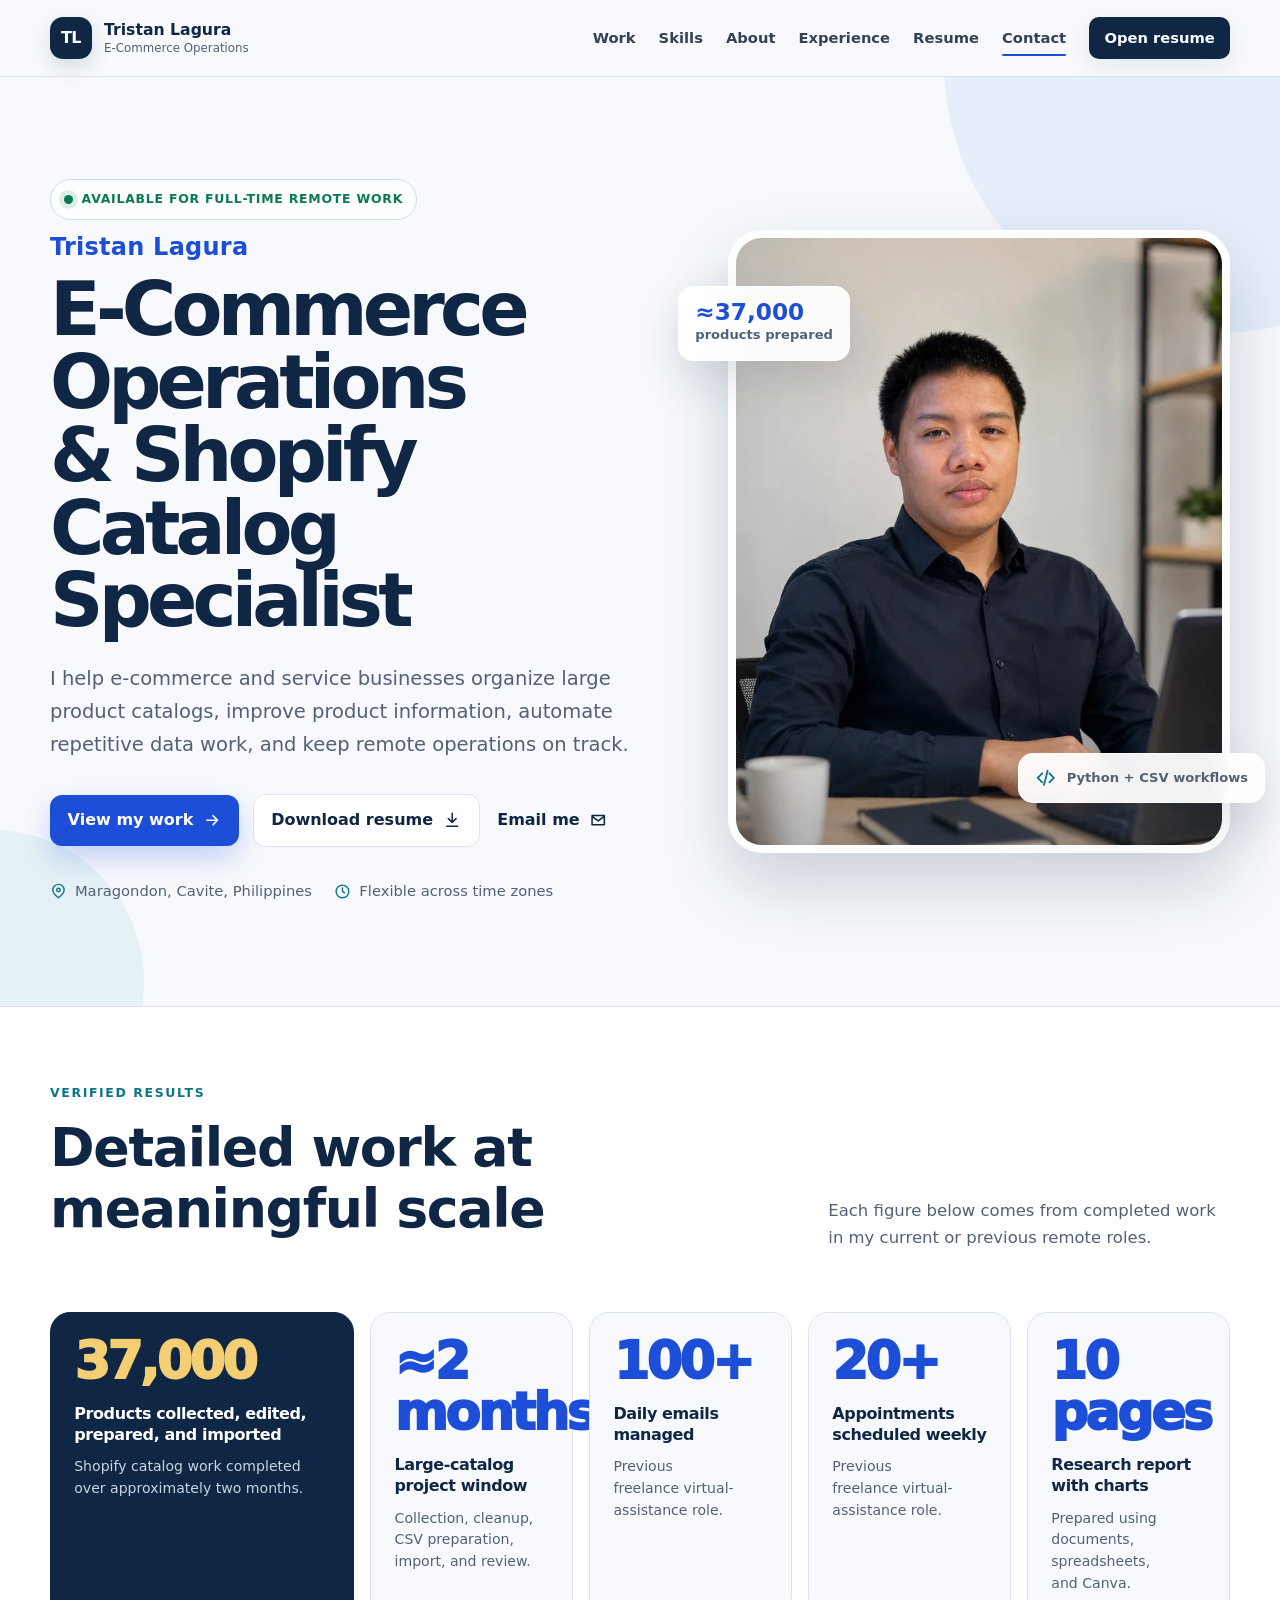
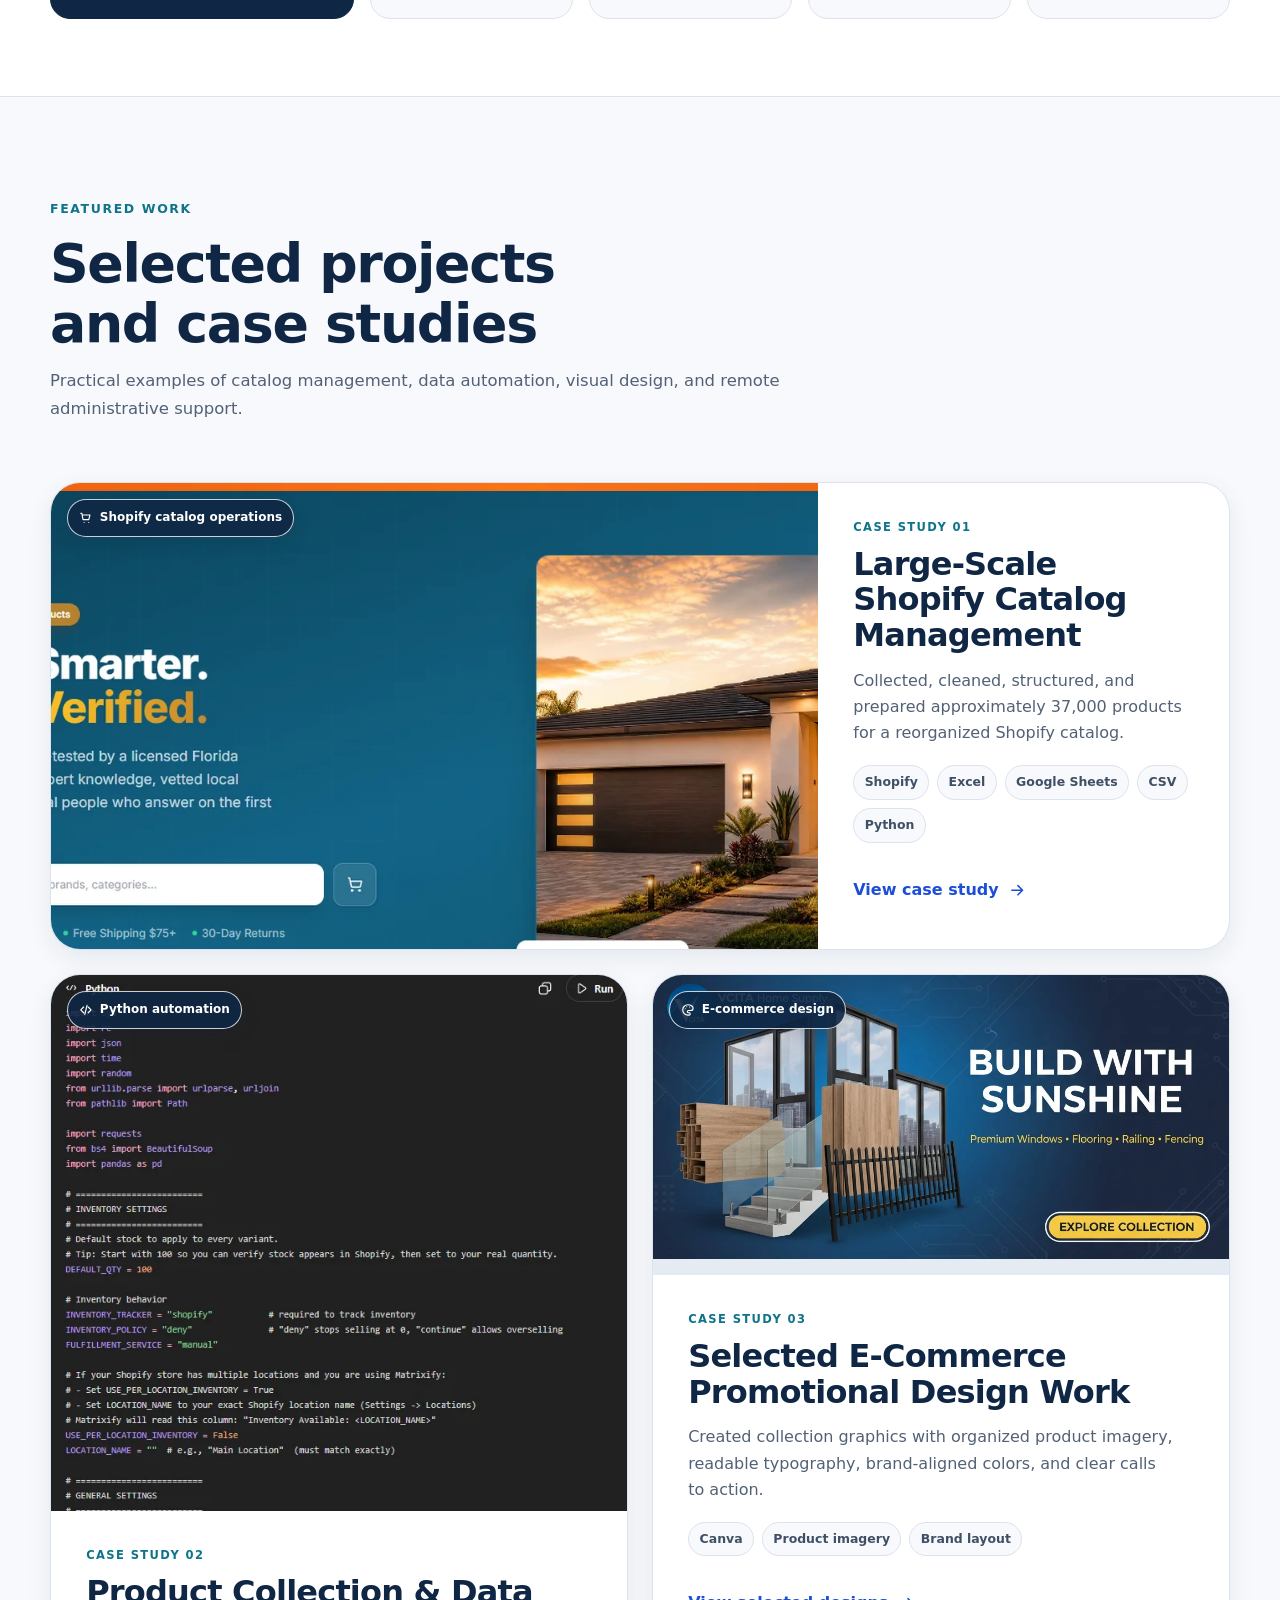
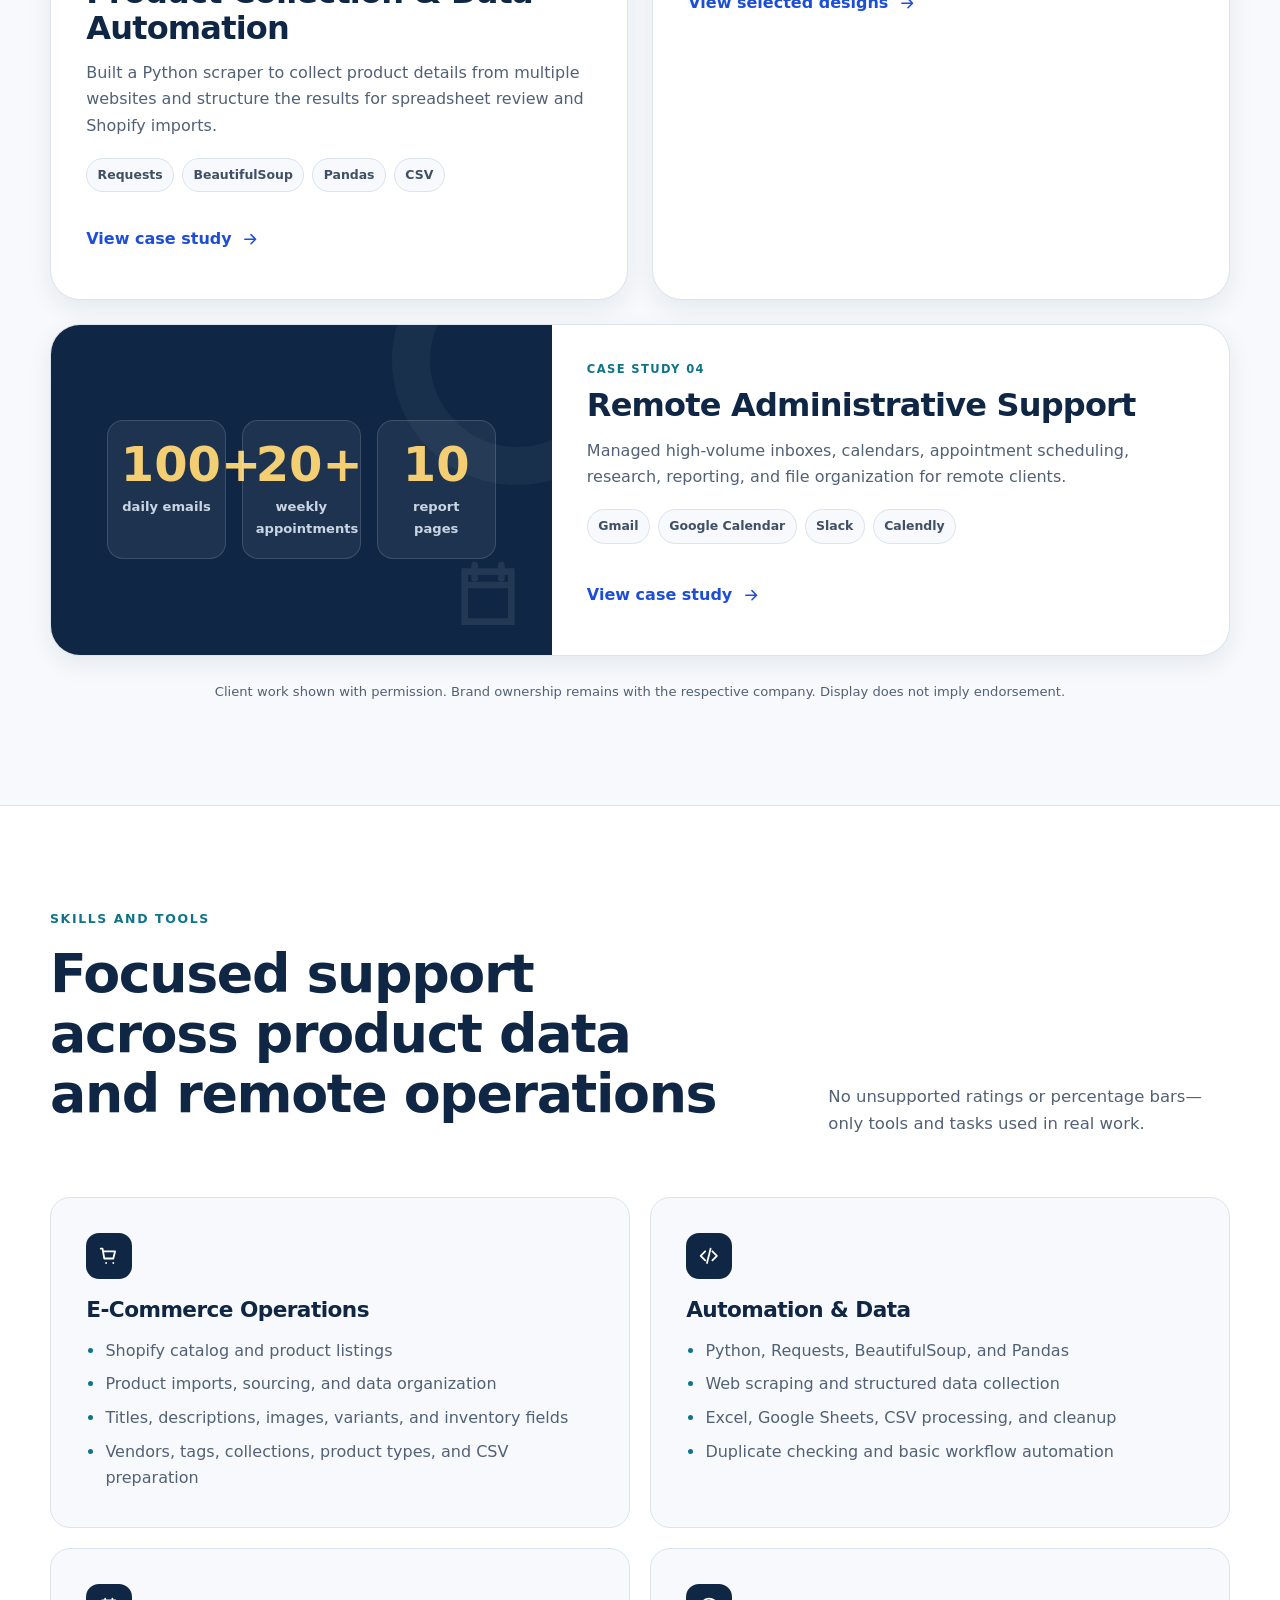
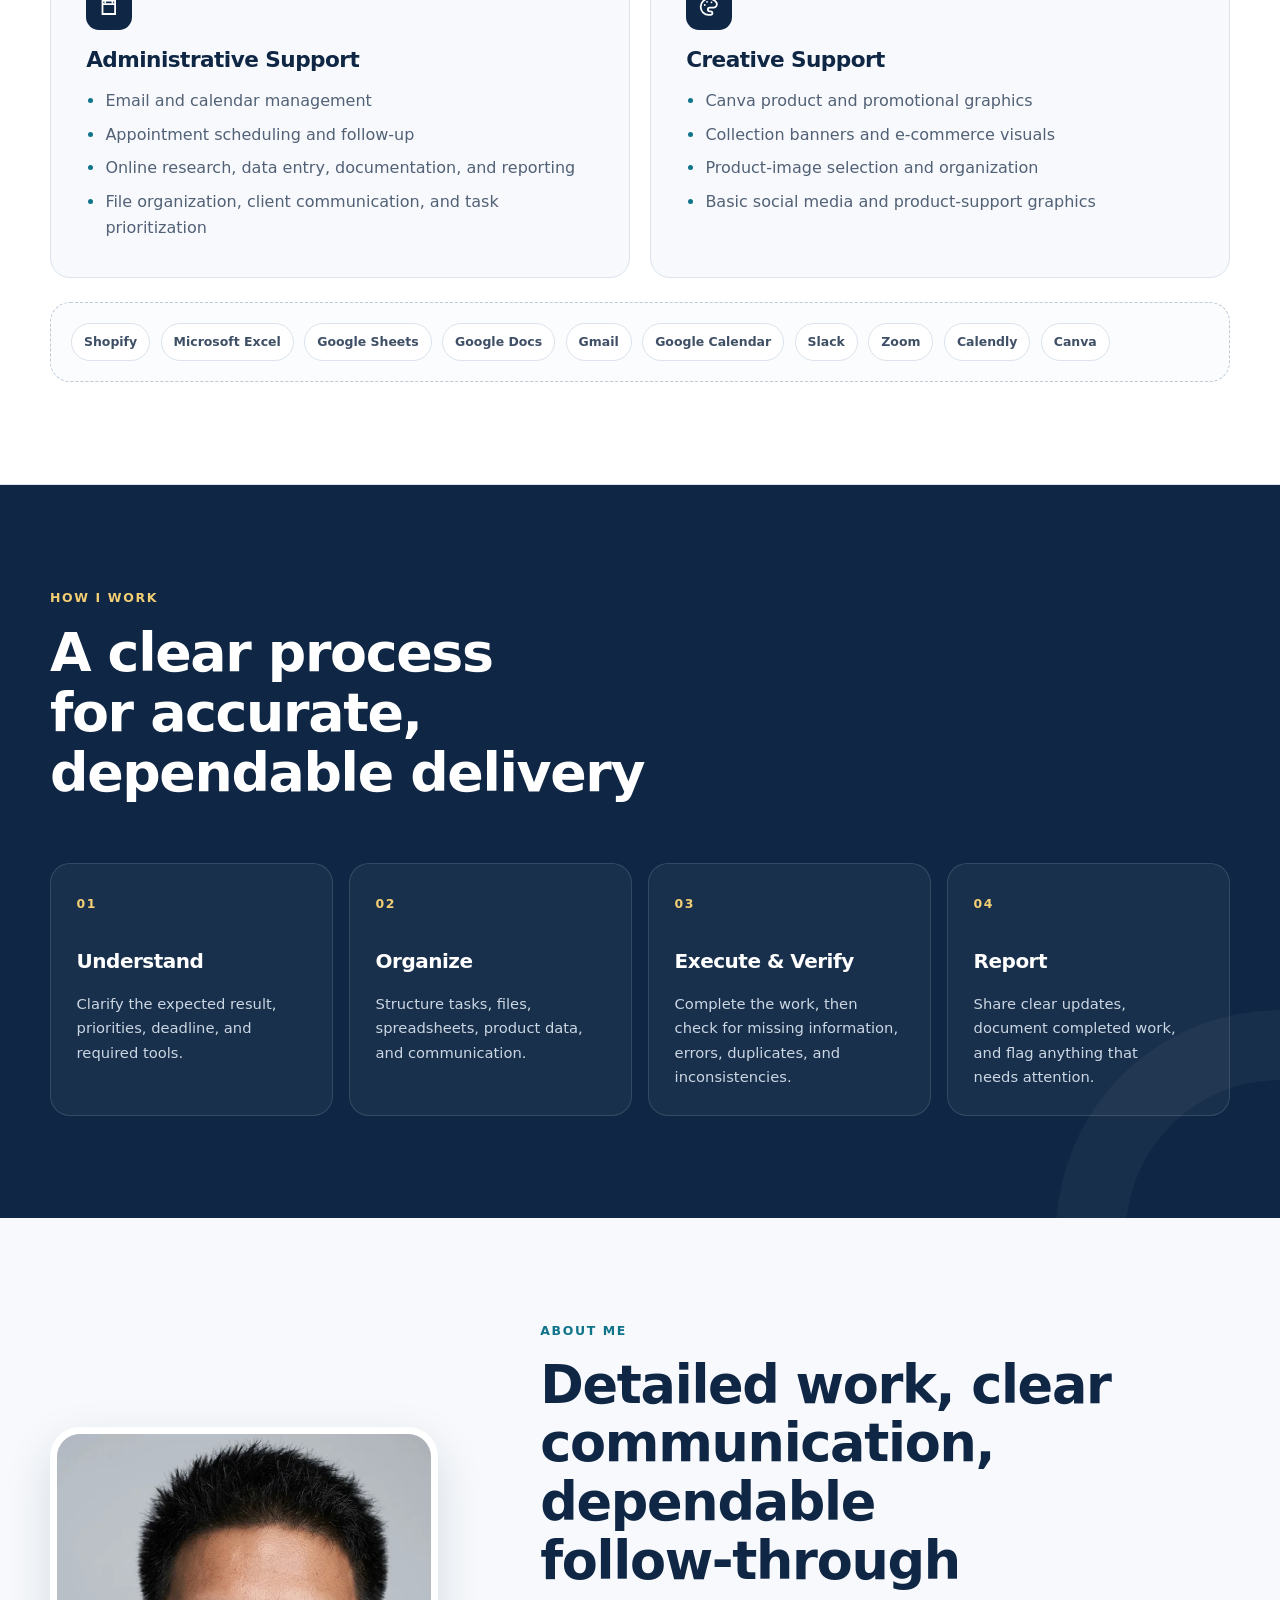
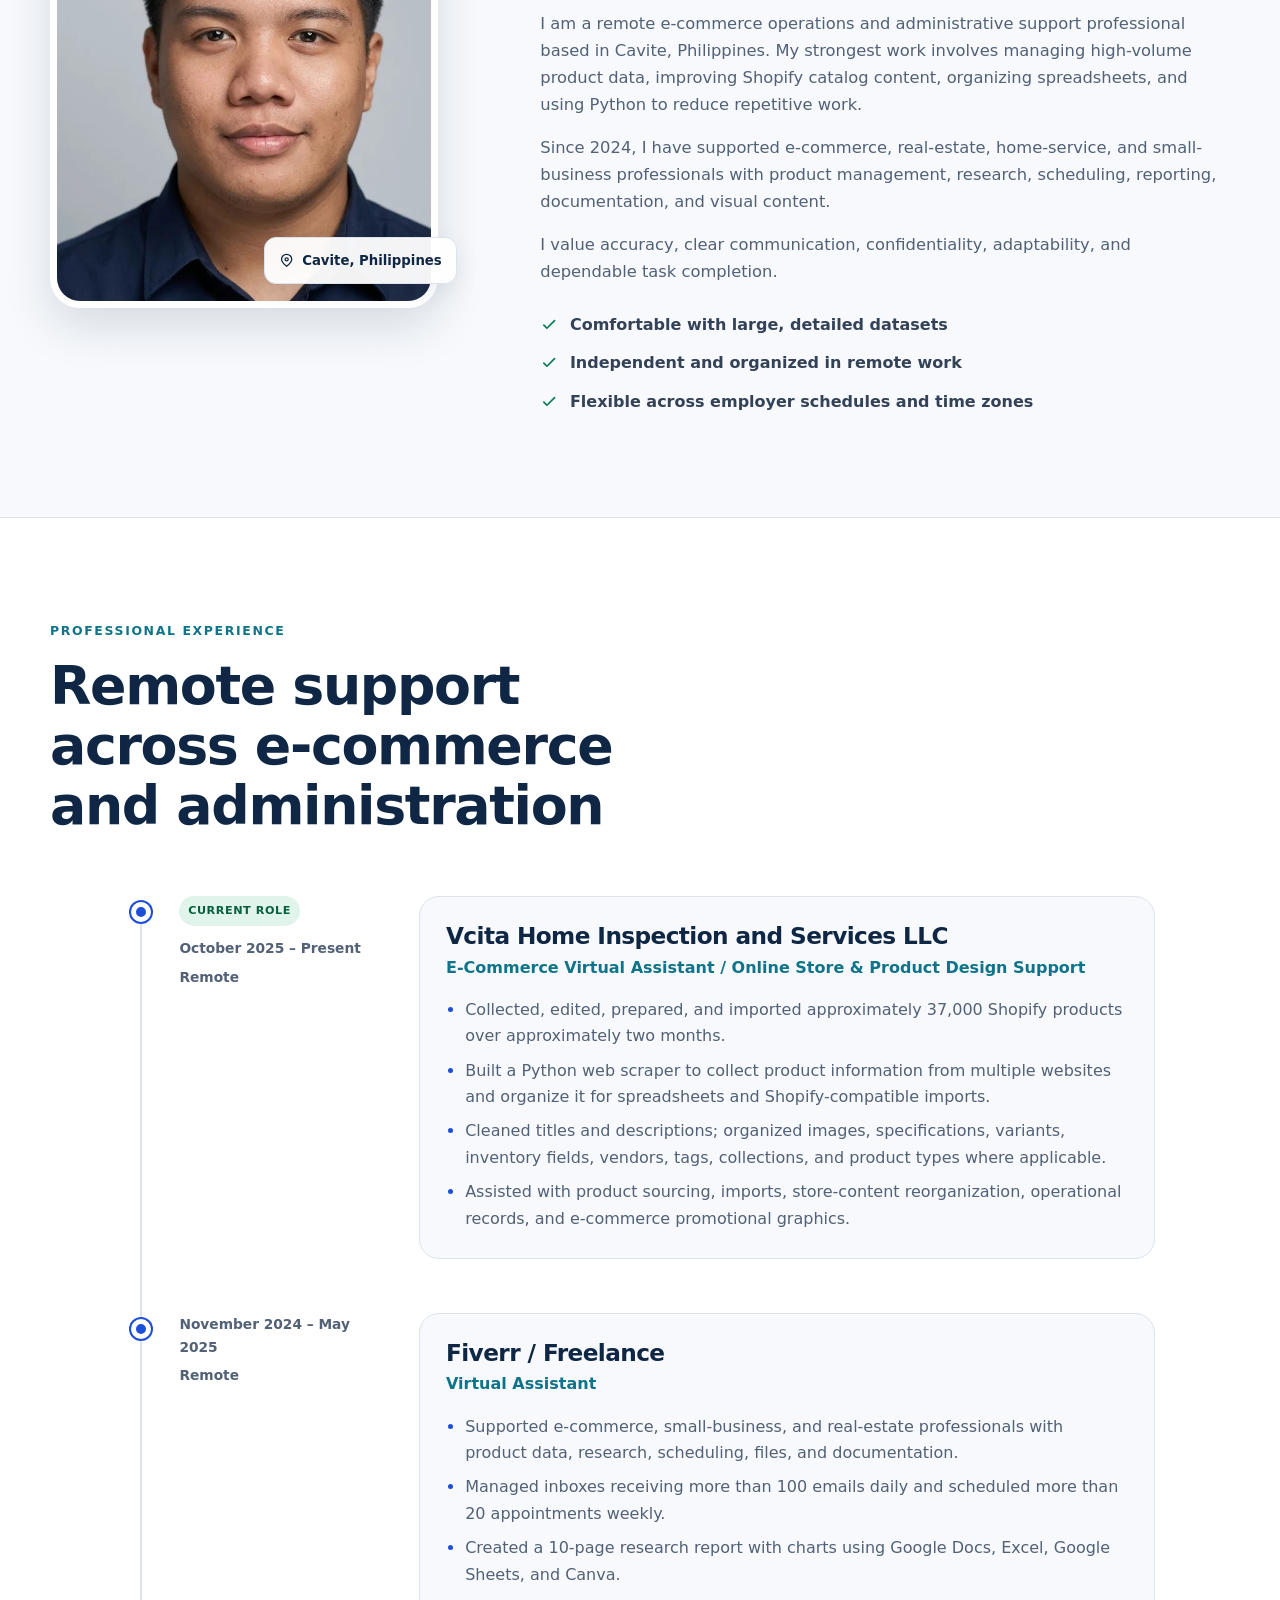
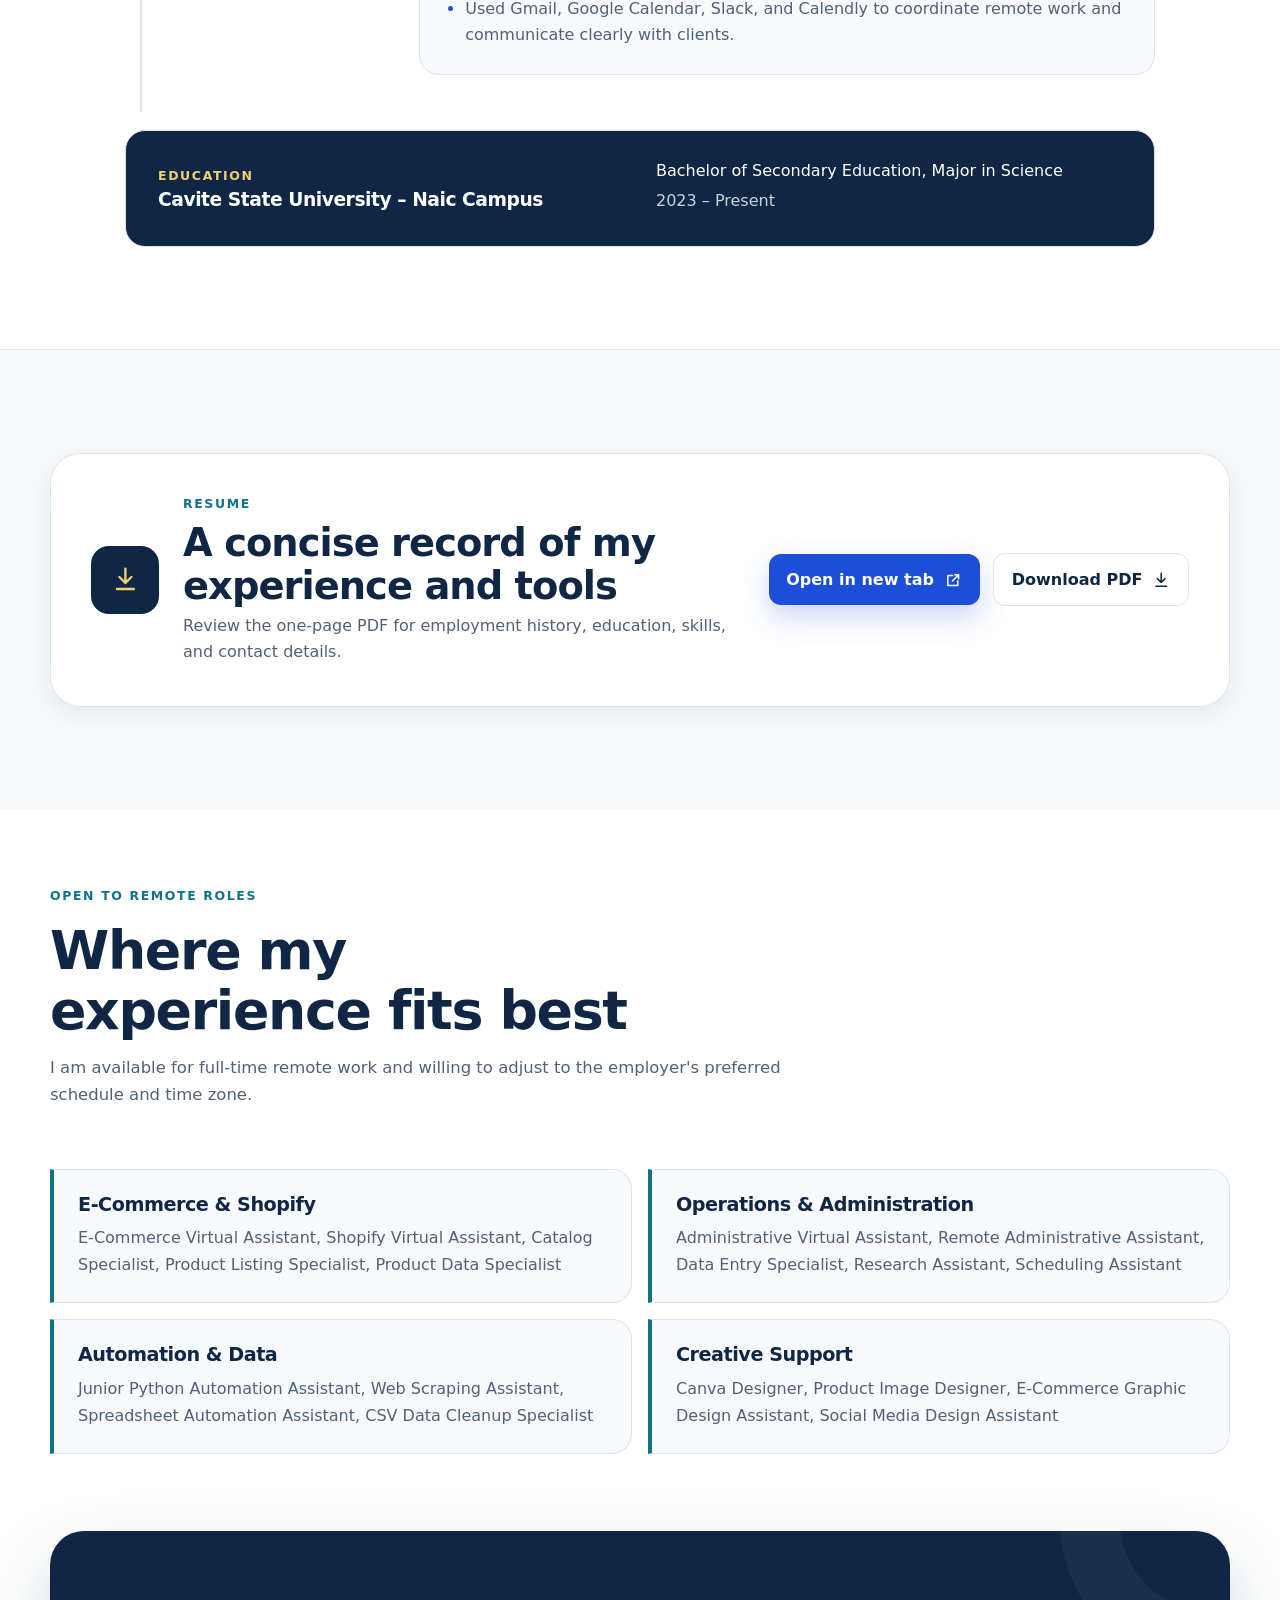
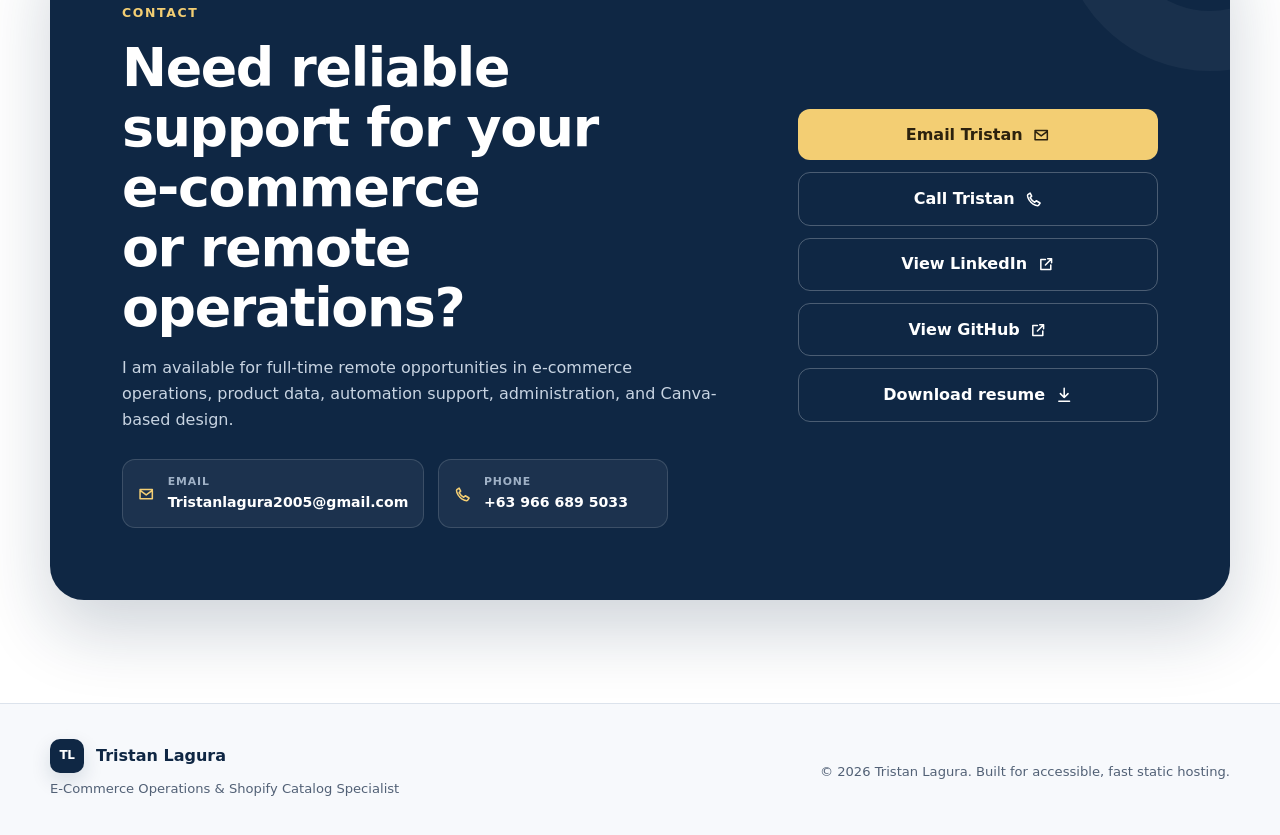
==== index.html @ 923fcd86 "Add files via upload" ====
<!doctype html>
<html lang="en">
<head>
  <meta charset="utf-8">
  <meta name="viewport" content="width=device-width, initial-scale=1">
  <title>Tristan Lagura | E-Commerce Operations &amp; Shopify Catalog Specialist</title>
  <meta name="description" content="Portfolio of Tristan Lagura, an e-commerce operations and Shopify catalog specialist experienced in product data, Python automation, Canva design, and remote administrative support.">
  <meta name="author" content="Tristan Lagura">
  <meta name="theme-color" content="#0F2744">
  <meta name="robots" content="index, follow">
  <link rel="canonical" href="https://tristanlagura.com/">
  <link rel="icon" href="favicon.svg" type="image/svg+xml">
  <link rel="stylesheet" href="styles.css">

  <meta property="og:type" content="website">
  <meta property="og:site_name" content="Tristan Lagura Portfolio">
  <meta property="og:title" content="Tristan Lagura | E-Commerce Operations &amp; Shopify Catalog Specialist">
  <meta property="og:description" content="Shopify catalog management, product data, Python automation, Canva design, and dependable remote support.">
  <meta property="og:url" content="https://tristanlagura.com/">
  <meta property="og:image" content="https://tristanlagura.com/assets/images/social/tristan-lagura-portfolio-og.jpg">
  <meta property="og:image:width" content="1200">
  <meta property="og:image:height" content="630">
  <meta property="og:image:alt" content="Tristan Lagura, E-Commerce Operations and Shopify Catalog Specialist">
  <meta name="twitter:card" content="summary_large_image">
  <meta name="twitter:title" content="Tristan Lagura | E-Commerce Operations &amp; Shopify Catalog Specialist">
  <meta name="twitter:description" content="Shopify catalog management, product data, Python automation, Canva design, and dependable remote support.">
  <meta name="twitter:image" content="https://tristanlagura.com/assets/images/social/tristan-lagura-portfolio-og.jpg">

  <script>document.documentElement.classList.add('js');</script>
  <script type="application/ld+json">
  {
    "@context": "https://schema.org",
    "@type": "Person",
    "name": "Tristan Lagura",
    "url": "https://tristanlagura.com",
    "image": "https://tristanlagura.com/assets/images/social/tristan-lagura-avatar.jpg",
    "jobTitle": "E-Commerce Operations & Shopify Catalog Specialist",
    "description": "Remote e-commerce operations professional specializing in Shopify catalog management, product data, Python automation, Canva design, and administrative support.",
    "email": "mailto:Tristanlagura2005@gmail.com",
    "telephone": "+63 966 689 5033",
    "address": {
      "@type": "PostalAddress",
      "addressLocality": "Maragondon",
      "addressRegion": "Cavite",
      "addressCountry": "PH"
    },
    "sameAs": [
      "https://www.linkedin.com/in/tristan-lagura-520ba4339/",
      "https://github.com/tristanlagura2005-oss"
    ],
    "knowsAbout": [
      "Shopify catalog management",
      "Product data organization",
      "Python web scraping",
      "CSV preparation",
      "Spreadsheet automation",
      "Canva design",
      "Remote administrative support"
    ],
    "alumniOf": {
      "@type": "CollegeOrUniversity",
      "name": "Cavite State University - Naic Campus"
    }
  }
  </script>
</head>
<body>
  <a class="skip-link" href="#main-content">Skip to main content</a>

  <svg class="svg-sprite" aria-hidden="true" focusable="false">
    <symbol id="icon-arrow" viewBox="0 0 24 24"><path d="M5 12h14M13 6l6 6-6 6" fill="none" stroke="currentColor" stroke-width="2" stroke-linecap="round" stroke-linejoin="round"/></symbol>
    <symbol id="icon-download" viewBox="0 0 24 24"><path d="M12 3v12m0 0 5-5m-5 5-5-5M5 20h14" fill="none" stroke="currentColor" stroke-width="2" stroke-linecap="round" stroke-linejoin="round"/></symbol>
    <symbol id="icon-mail" viewBox="0 0 24 24"><path d="M4 6h16v12H4zM4 7l8 6 8-6" fill="none" stroke="currentColor" stroke-width="2" stroke-linecap="round" stroke-linejoin="round"/></symbol>
    <symbol id="icon-pin" viewBox="0 0 24 24"><path d="M20 10c0 5-8 11-8 11S4 15 4 10a8 8 0 1 1 16 0Z" fill="none" stroke="currentColor" stroke-width="2"/><circle cx="12" cy="10" r="2.5" fill="none" stroke="currentColor" stroke-width="2"/></symbol>
    <symbol id="icon-clock" viewBox="0 0 24 24"><circle cx="12" cy="12" r="9" fill="none" stroke="currentColor" stroke-width="2"/><path d="M12 7v5l3 2" fill="none" stroke="currentColor" stroke-width="2" stroke-linecap="round"/></symbol>
    <symbol id="icon-external" viewBox="0 0 24 24"><path d="M14 5h5v5M19 5l-8 8M18 13v6H5V6h6" fill="none" stroke="currentColor" stroke-width="2" stroke-linecap="round" stroke-linejoin="round"/></symbol>
    <symbol id="icon-phone" viewBox="0 0 24 24"><path d="M8 4 5 6c-1 1 0 6 4 10s9 5 10 4l2-3-5-3-2 2c-2-1-5-4-6-6l2-2Z" fill="none" stroke="currentColor" stroke-width="2" stroke-linecap="round" stroke-linejoin="round"/></symbol>
    <symbol id="icon-check" viewBox="0 0 24 24"><path d="m5 12 4 4L19 6" fill="none" stroke="currentColor" stroke-width="2.2" stroke-linecap="round" stroke-linejoin="round"/></symbol>
    <symbol id="icon-cart" viewBox="0 0 24 24"><path d="M3 4h2l2 11h10l2-8H6M9 20h.01M17 20h.01" fill="none" stroke="currentColor" stroke-width="2" stroke-linecap="round" stroke-linejoin="round"/></symbol>
    <symbol id="icon-code" viewBox="0 0 24 24"><path d="m8 7-5 5 5 5m8-10 5 5-5 5m-2-13-4 16" fill="none" stroke="currentColor" stroke-width="2" stroke-linecap="round" stroke-linejoin="round"/></symbol>
    <symbol id="icon-calendar" viewBox="0 0 24 24"><path d="M5 5h14v15H5zM8 3v4m8-4v4M5 9h14" fill="none" stroke="currentColor" stroke-width="2" stroke-linecap="round"/></symbol>
    <symbol id="icon-palette" viewBox="0 0 24 24"><path d="M12 3a9 9 0 1 0 0 18h2a2 2 0 0 0 0-4h-1a2 2 0 0 1 0-4h4a4 4 0 0 0 4-4c0-3-4-6-9-6Z" fill="none" stroke="currentColor" stroke-width="2"/><circle cx="7.5" cy="10" r="1" fill="currentColor"/><circle cx="10" cy="6.5" r="1" fill="currentColor"/><circle cx="15" cy="7" r="1" fill="currentColor"/></symbol>
    <symbol id="icon-menu" viewBox="0 0 24 24"><path d="M4 7h16M4 12h16M4 17h16" fill="none" stroke="currentColor" stroke-width="2" stroke-linecap="round"/></symbol>
    <symbol id="icon-close" viewBox="0 0 24 24"><path d="m6 6 12 12M18 6 6 18" fill="none" stroke="currentColor" stroke-width="2" stroke-linecap="round"/></symbol>
  </svg>

  <header class="site-header" id="home">
    <div class="container nav-shell">
      <a class="brand" href="#home" aria-label="Tristan Lagura, home">
        <span class="brand-mark" aria-hidden="true">TL</span>
        <span class="brand-copy">
          <strong>Tristan Lagura</strong>
          <small>E-Commerce Operations</small>
        </span>
      </a>

      <button class="nav-toggle" type="button" aria-expanded="false" aria-controls="site-nav" aria-label="Open navigation">
        <svg class="icon" aria-hidden="true"><use href="#icon-menu"></use></svg>
      </button>

      <nav class="site-nav" id="site-nav" aria-label="Primary navigation">
        <a href="#work">Work</a>
        <a href="#skills">Skills</a>
        <a href="#about">About</a>
        <a href="#experience">Experience</a>
        <a href="#resume">Resume</a>
        <a href="#contact">Contact</a>
        <a class="nav-resume" href="assets/documents/tristan-lagura-resume.pdf" target="_blank" rel="noopener">Open resume</a>
      </nav>
    </div>
  </header>

  <main id="main-content">
    <section class="hero" aria-labelledby="hero-title">
      <div class="container hero-grid">
        <div class="hero-copy reveal">
          <p class="eyebrow"><span class="status-dot" aria-hidden="true"></span> Available for full-time remote work</p>
          <h1 id="hero-title">
            <span class="hero-name">Tristan Lagura</span>
            <span class="hero-role">E-Commerce Operations &amp; Shopify Catalog Specialist</span>
          </h1>
          <p class="hero-lede">I help e-commerce and service businesses organize large product catalogs, improve product information, automate repetitive data work, and keep remote operations on track.</p>

          <div class="hero-actions" aria-label="Primary actions">
            <a class="button button-primary" href="#work">View my work <svg class="icon" aria-hidden="true"><use href="#icon-arrow"></use></svg></a>
            <a class="button button-secondary" href="assets/documents/tristan-lagura-resume.pdf" download="tristan-lagura-resume.pdf">Download resume <svg class="icon" aria-hidden="true"><use href="#icon-download"></use></svg></a>
            <a class="text-link" href="mailto:Tristanlagura2005@gmail.com">Email me <svg class="icon" aria-hidden="true"><use href="#icon-mail"></use></svg></a>
          </div>

          <ul class="hero-meta" aria-label="Location and availability">
            <li><svg class="icon" aria-hidden="true"><use href="#icon-pin"></use></svg><span>Maragondon, Cavite, Philippines</span></li>
            <li><svg class="icon" aria-hidden="true"><use href="#icon-clock"></use></svg><span>Flexible across time zones</span></li>
          </ul>
        </div>

        <div class="hero-media reveal">
          <div class="hero-photo-wrap">
            <picture>
              <source type="image/webp" srcset="assets/images/profile/tristan-lagura-desk-480.webp 480w, assets/images/profile/tristan-lagura-desk-720.webp 720w, assets/images/profile/tristan-lagura-desk-960.webp 960w" sizes="(max-width: 760px) 92vw, 44vw">
              <img class="hero-photo" src="assets/images/profile/tristan-lagura-desk-720.jpg" srcset="assets/images/profile/tristan-lagura-desk-480.jpg 480w, assets/images/profile/tristan-lagura-desk-720.jpg 720w, assets/images/profile/tristan-lagura-desk-960.jpg 960w" sizes="(max-width: 760px) 92vw, 44vw" width="720" height="900" alt="Tristan Lagura seated at a desk with a laptop, notebook, and coffee cup" fetchpriority="high" decoding="async">
            </picture>
          </div>
          <div class="floating-proof floating-proof-top" aria-label="Key result">
            <strong>≈37,000</strong>
            <span>products prepared</span>
          </div>
          <div class="floating-proof floating-proof-bottom" aria-label="Core workflow">
            <svg class="icon" aria-hidden="true"><use href="#icon-code"></use></svg>
            <span>Python + CSV workflows</span>
          </div>
        </div>
      </div>
    </section>

    <section class="results section-tight" aria-labelledby="results-title">
      <div class="container">
        <div class="section-heading section-heading-row reveal">
          <div>
            <p class="section-kicker">Verified results</p>
            <h2 id="results-title">Detailed work at meaningful scale</h2>
          </div>
          <p>Each figure below comes from completed work in my current or previous remote roles.</p>
        </div>

        <div class="stats-grid">
          <article class="stat-card stat-card-featured reveal">
            <span class="stat-number">37,000</span>
            <h3>Products collected, edited, prepared, and imported</h3>
            <p>Shopify catalog work completed over approximately two months.</p>
          </article>
          <article class="stat-card reveal">
            <span class="stat-number">≈2 months</span>
            <h3>Large-catalog project window</h3>
            <p>Collection, cleanup, CSV preparation, import, and review.</p>
          </article>
          <article class="stat-card reveal">
            <span class="stat-number">100+</span>
            <h3>Daily emails managed</h3>
            <p>Previous freelance virtual-assistance role.</p>
          </article>
          <article class="stat-card reveal">
            <span class="stat-number">20+</span>
            <h3>Appointments scheduled weekly</h3>
            <p>Previous freelance virtual-assistance role.</p>
          </article>
          <article class="stat-card reveal">
            <span class="stat-number">10 pages</span>
            <h3>Research report with charts</h3>
            <p>Prepared using documents, spreadsheets, and Canva.</p>
          </article>
        </div>
      </div>
    </section>

    <section class="work section" id="work" aria-labelledby="work-title">
      <div class="container">
        <div class="section-heading reveal">
          <p class="section-kicker">Featured work</p>
          <h2 id="work-title">Selected projects and case studies</h2>
          <p>Practical examples of catalog management, data automation, visual design, and remote administrative support.</p>
        </div>

        <div class="project-grid">
          <article class="project-card project-card-featured reveal">
            <div class="project-media">
              <picture>
                <source type="image/webp" srcset="assets/images/projects/shopify-store-home-sanitized.webp">
                <img src="assets/images/projects/shopify-store-home-sanitized.jpg" width="1500" height="581" alt="Sanitized storefront screenshot showing a home-supply shop hero section" loading="lazy" decoding="async">
              </picture>
              <span class="project-badge"><svg class="icon" aria-hidden="true"><use href="#icon-cart"></use></svg> Shopify catalog operations</span>
            </div>
            <div class="project-body">
              <p class="project-index">Case study 01</p>
              <h3>Large-Scale Shopify Catalog Management</h3>
              <p>Collected, cleaned, structured, and prepared approximately 37,000 products for a reorganized Shopify catalog.</p>
              <ul class="tag-list" aria-label="Tools used">
                <li>Shopify</li><li>Excel</li><li>Google Sheets</li><li>CSV</li><li>Python</li>
              </ul>
              <button class="project-link" type="button" data-dialog-open="catalog-dialog">View case study <svg class="icon" aria-hidden="true"><use href="#icon-arrow"></use></svg></button>
            </div>
          </article>

          <article class="project-card reveal">
            <div class="project-media project-media-code">
              <picture>
                <source type="image/webp" srcset="assets/images/projects/python-product-scraper-safe-excerpt.webp">
                <img src="assets/images/projects/python-product-scraper-safe-excerpt.jpg" width="688" height="640" alt="Sanitized Python code excerpt showing imports and Shopify inventory configuration" loading="lazy" decoding="async">
              </picture>
              <span class="project-badge"><svg class="icon" aria-hidden="true"><use href="#icon-code"></use></svg> Python automation</span>
            </div>
            <div class="project-body">
              <p class="project-index">Case study 02</p>
              <h3>Product Collection &amp; Data Automation</h3>
              <p>Built a Python scraper to collect product details from multiple websites and structure the results for spreadsheet review and Shopify imports.</p>
              <ul class="tag-list" aria-label="Tools used"><li>Requests</li><li>BeautifulSoup</li><li>Pandas</li><li>CSV</li></ul>
              <button class="project-link" type="button" data-dialog-open="automation-dialog">View case study <svg class="icon" aria-hidden="true"><use href="#icon-arrow"></use></svg></button>
            </div>
          </article>

          <article class="project-card reveal">
            <div class="project-media promo-preview">
              <picture>
                <source type="image/webp" srcset="assets/images/projects/build-with-sunshine-promotion.webp">
                <img src="assets/images/projects/build-with-sunshine-promotion.jpg" width="1088" height="537" alt="Blue promotional banner for a building-products collection" loading="lazy" decoding="async">
              </picture>
              <span class="project-badge"><svg class="icon" aria-hidden="true"><use href="#icon-palette"></use></svg> E-commerce design</span>
            </div>
            <div class="project-body">
              <p class="project-index">Case study 03</p>
              <h3>Selected E-Commerce Promotional Design Work</h3>
              <p>Created collection graphics with organized product imagery, readable typography, brand-aligned colors, and clear calls to action.</p>
              <ul class="tag-list" aria-label="Tools used"><li>Canva</li><li>Product imagery</li><li>Brand layout</li></ul>
              <button class="project-link" type="button" data-dialog-open="design-dialog">View selected designs <svg class="icon" aria-hidden="true"><use href="#icon-arrow"></use></svg></button>
            </div>
          </article>

          <article class="project-card project-card-admin reveal">
            <div class="admin-visual" aria-label="Visual summary of administrative support metrics">
              <div><strong>100+</strong><span>daily emails</span></div>
              <div><strong>20+</strong><span>weekly appointments</span></div>
              <div><strong>10</strong><span>report pages</span></div>
              <svg class="admin-icon" aria-hidden="true"><use href="#icon-calendar"></use></svg>
            </div>
            <div class="project-body">
              <p class="project-index">Case study 04</p>
              <h3>Remote Administrative Support</h3>
              <p>Managed high-volume inboxes, calendars, appointment scheduling, research, reporting, and file organization for remote clients.</p>
              <ul class="tag-list" aria-label="Tools used"><li>Gmail</li><li>Google Calendar</li><li>Slack</li><li>Calendly</li></ul>
              <button class="project-link" type="button" data-dialog-open="admin-dialog">View case study <svg class="icon" aria-hidden="true"><use href="#icon-arrow"></use></svg></button>
            </div>
          </article>
        </div>

        <p class="client-note reveal">Client work shown with permission. Brand ownership remains with the respective company. Display does not imply endorsement.</p>
        <noscript><p class="noscript-note">JavaScript is required only for the expanded case-study dialogs. The project summaries remain available above.</p></noscript>
      </div>
    </section>

    <section class="skills section" id="skills" aria-labelledby="skills-title">
      <div class="container">
        <div class="section-heading section-heading-row reveal">
          <div>
            <p class="section-kicker">Skills and tools</p>
            <h2 id="skills-title">Focused support across product data and remote operations</h2>
          </div>
          <p>No unsupported ratings or percentage bars—only tools and tasks used in real work.</p>
        </div>

        <div class="skills-grid">
          <article class="skill-card reveal">
            <div class="skill-icon"><svg class="icon" aria-hidden="true"><use href="#icon-cart"></use></svg></div>
            <h3>E-Commerce Operations</h3>
            <ul>
              <li>Shopify catalog and product listings</li>
              <li>Product imports, sourcing, and data organization</li>
              <li>Titles, descriptions, images, variants, and inventory fields</li>
              <li>Vendors, tags, collections, product types, and CSV preparation</li>
            </ul>
          </article>

          <article class="skill-card reveal">
            <div class="skill-icon"><svg class="icon" aria-hidden="true"><use href="#icon-code"></use></svg></div>
            <h3>Automation &amp; Data</h3>
            <ul>
              <li>Python, Requests, BeautifulSoup, and Pandas</li>
              <li>Web scraping and structured data collection</li>
              <li>Excel, Google Sheets, CSV processing, and cleanup</li>
              <li>Duplicate checking and basic workflow automation</li>
            </ul>
          </article>

          <article class="skill-card reveal">
            <div class="skill-icon"><svg class="icon" aria-hidden="true"><use href="#icon-calendar"></use></svg></div>
            <h3>Administrative Support</h3>
            <ul>
              <li>Email and calendar management</li>
              <li>Appointment scheduling and follow-up</li>
              <li>Online research, data entry, documentation, and reporting</li>
              <li>File organization, client communication, and task prioritization</li>
            </ul>
          </article>

          <article class="skill-card reveal">
            <div class="skill-icon"><svg class="icon" aria-hidden="true"><use href="#icon-palette"></use></svg></div>
            <h3>Creative Support</h3>
            <ul>
              <li>Canva product and promotional graphics</li>
              <li>Collection banners and e-commerce visuals</li>
              <li>Product-image selection and organization</li>
              <li>Basic social media and product-support graphics</li>
            </ul>
          </article>
        </div>

        <div class="tool-strip reveal" aria-label="Additional tools">
          <span>Shopify</span><span>Microsoft Excel</span><span>Google Sheets</span><span>Google Docs</span><span>Gmail</span><span>Google Calendar</span><span>Slack</span><span>Zoom</span><span>Calendly</span><span>Canva</span>
        </div>
      </div>
    </section>

    <section class="process section" aria-labelledby="process-title">
      <div class="container">
        <div class="section-heading section-heading-light reveal">
          <p class="section-kicker">How I work</p>
          <h2 id="process-title">A clear process for accurate, dependable delivery</h2>
        </div>
        <ol class="process-grid">
          <li class="process-step reveal">
            <span class="step-number">01</span>
            <h3>Understand</h3>
            <p>Clarify the expected result, priorities, deadline, and required tools.</p>
          </li>
          <li class="process-step reveal">
            <span class="step-number">02</span>
            <h3>Organize</h3>
            <p>Structure tasks, files, spreadsheets, product data, and communication.</p>
          </li>
          <li class="process-step reveal">
            <span class="step-number">03</span>
            <h3>Execute &amp; Verify</h3>
            <p>Complete the work, then check for missing information, errors, duplicates, and inconsistencies.</p>
          </li>
          <li class="process-step reveal">
            <span class="step-number">04</span>
            <h3>Report</h3>
            <p>Share clear updates, document completed work, and flag anything that needs attention.</p>
          </li>
        </ol>
      </div>
    </section>

    <section class="about section" id="about" aria-labelledby="about-title">
      <div class="container about-grid">
        <div class="about-media reveal">
          <picture>
            <source type="image/webp" srcset="assets/images/profile/tristan-lagura-headshot-400.webp 400w, assets/images/profile/tristan-lagura-headshot-640.webp 640w, assets/images/profile/tristan-lagura-headshot-800.webp 800w" sizes="(max-width: 760px) 82vw, 34vw">
            <img src="assets/images/profile/tristan-lagura-headshot-640.jpg" srcset="assets/images/profile/tristan-lagura-headshot-400.jpg 400w, assets/images/profile/tristan-lagura-headshot-640.jpg 640w, assets/images/profile/tristan-lagura-headshot-800.jpg 800w" sizes="(max-width: 760px) 82vw, 34vw" width="640" height="800" alt="Professional headshot of Tristan Lagura wearing a navy shirt" loading="lazy" decoding="async">
          </picture>
          <div class="about-location"><svg class="icon" aria-hidden="true"><use href="#icon-pin"></use></svg> Cavite, Philippines</div>
        </div>

        <div class="about-copy reveal">
          <p class="section-kicker">About me</p>
          <h2 id="about-title">Detailed work, clear communication, dependable follow-through</h2>
          <p>I am a remote e-commerce operations and administrative support professional based in Cavite, Philippines. My strongest work involves managing high-volume product data, improving Shopify catalog content, organizing spreadsheets, and using Python to reduce repetitive work.</p>
          <p>Since 2024, I have supported e-commerce, real-estate, home-service, and small-business professionals with product management, research, scheduling, reporting, documentation, and visual content.</p>
          <p>I value accuracy, clear communication, confidentiality, adaptability, and dependable task completion.</p>

          <div class="about-points" aria-label="Professional strengths">
            <div><svg class="icon" aria-hidden="true"><use href="#icon-check"></use></svg><span>Comfortable with large, detailed datasets</span></div>
            <div><svg class="icon" aria-hidden="true"><use href="#icon-check"></use></svg><span>Independent and organized in remote work</span></div>
            <div><svg class="icon" aria-hidden="true"><use href="#icon-check"></use></svg><span>Flexible across employer schedules and time zones</span></div>
          </div>
        </div>
      </div>
    </section>

    <section class="experience section" id="experience" aria-labelledby="experience-title">
      <div class="container">
        <div class="section-heading reveal">
          <p class="section-kicker">Professional experience</p>
          <h2 id="experience-title">Remote support across e-commerce and administration</h2>
        </div>

        <div class="timeline">
          <article class="timeline-item reveal">
            <div class="timeline-marker" aria-hidden="true"></div>
            <div class="timeline-meta">
              <span class="current-badge">Current role</span>
              <time datetime="2025-10">October 2025 – Present</time>
              <span>Remote</span>
            </div>
            <div class="timeline-content">
              <h3>Vcita Home Inspection and Services LLC</h3>
              <p class="role-title">E-Commerce Virtual Assistant / Online Store &amp; Product Design Support</p>
              <ul>
                <li>Collected, edited, prepared, and imported approximately 37,000 Shopify products over approximately two months.</li>
                <li>Built a Python web scraper to collect product information from multiple websites and organize it for spreadsheets and Shopify-compatible imports.</li>
                <li>Cleaned titles and descriptions; organized images, specifications, variants, inventory fields, vendors, tags, collections, and product types where applicable.</li>
                <li>Assisted with product sourcing, imports, store-content reorganization, operational records, and e-commerce promotional graphics.</li>
              </ul>
            </div>
          </article>

          <article class="timeline-item reveal">
            <div class="timeline-marker" aria-hidden="true"></div>
            <div class="timeline-meta">
              <time datetime="2024-11">November 2024 – May 2025</time>
              <span>Remote</span>
            </div>
            <div class="timeline-content">
              <h3>Fiverr / Freelance</h3>
              <p class="role-title">Virtual Assistant</p>
              <ul>
                <li>Supported e-commerce, small-business, and real-estate professionals with product data, research, scheduling, files, and documentation.</li>
                <li>Managed inboxes receiving more than 100 emails daily and scheduled more than 20 appointments weekly.</li>
                <li>Created a 10-page research report with charts using Google Docs, Excel, Google Sheets, and Canva.</li>
                <li>Used Gmail, Google Calendar, Slack, and Calendly to coordinate remote work and communicate clearly with clients.</li>
              </ul>
            </div>
          </article>
        </div>

        <article class="education-card reveal" aria-labelledby="education-title">
          <div>
            <p class="section-kicker">Education</p>
            <h3 id="education-title">Cavite State University – Naic Campus</h3>
          </div>
          <div>
            <p>Bachelor of Secondary Education, Major in Science</p>
            <p class="muted">2023 – Present</p>
          </div>
        </article>
      </div>
    </section>

    <section class="resume-section section" id="resume" aria-labelledby="resume-title">
      <div class="container resume-card reveal">
        <div class="resume-icon" aria-hidden="true"><svg class="icon"><use href="#icon-download"></use></svg></div>
        <div class="resume-copy">
          <p class="section-kicker">Resume</p>
          <h2 id="resume-title">A concise record of my experience and tools</h2>
          <p>Review the one-page PDF for employment history, education, skills, and contact details.</p>
        </div>
        <div class="resume-actions">
          <a class="button button-primary" href="assets/documents/tristan-lagura-resume.pdf" target="_blank" rel="noopener">Open in new tab <svg class="icon" aria-hidden="true"><use href="#icon-external"></use></svg></a>
          <a class="button button-secondary" href="assets/documents/tristan-lagura-resume.pdf" download="tristan-lagura-resume.pdf">Download PDF <svg class="icon" aria-hidden="true"><use href="#icon-download"></use></svg></a>
        </div>
      </div>
    </section>

    <section class="roles section-tight" aria-labelledby="roles-title">
      <div class="container">
        <div class="section-heading reveal">
          <p class="section-kicker">Open to remote roles</p>
          <h2 id="roles-title">Where my experience fits best</h2>
          <p>I am available for full-time remote work and willing to adjust to the employer's preferred schedule and time zone.</p>
        </div>
        <div class="roles-grid">
          <article class="role-group reveal"><h3>E-Commerce &amp; Shopify</h3><p>E-Commerce Virtual Assistant, Shopify Virtual Assistant, Catalog Specialist, Product Listing Specialist, Product Data Specialist</p></article>
          <article class="role-group reveal"><h3>Operations &amp; Administration</h3><p>Administrative Virtual Assistant, Remote Administrative Assistant, Data Entry Specialist, Research Assistant, Scheduling Assistant</p></article>
          <article class="role-group reveal"><h3>Automation &amp; Data</h3><p>Junior Python Automation Assistant, Web Scraping Assistant, Spreadsheet Automation Assistant, CSV Data Cleanup Specialist</p></article>
          <article class="role-group reveal"><h3>Creative Support</h3><p>Canva Designer, Product Image Designer, E-Commerce Graphic Design Assistant, Social Media Design Assistant</p></article>
        </div>
      </div>
    </section>

    <section class="contact section" id="contact" aria-labelledby="contact-title">
      <div class="container contact-card reveal">
        <div class="contact-copy">
          <p class="section-kicker">Contact</p>
          <h2 id="contact-title">Need reliable support for your e-commerce or remote operations?</h2>
          <p>I am available for full-time remote opportunities in e-commerce operations, product data, automation support, administration, and Canva-based design.</p>
          <div class="contact-details">
            <a href="mailto:Tristanlagura2005@gmail.com"><svg class="icon" aria-hidden="true"><use href="#icon-mail"></use></svg><span><small>Email</small>Tristanlagura2005@gmail.com</span></a>
            <a href="tel:+639666895033"><svg class="icon" aria-hidden="true"><use href="#icon-phone"></use></svg><span><small>Phone</small>+63 966 689 5033</span></a>
          </div>
        </div>
        <div class="contact-actions" aria-label="Contact links">
          <a class="button button-gold" href="mailto:Tristanlagura2005@gmail.com">Email Tristan <svg class="icon" aria-hidden="true"><use href="#icon-mail"></use></svg></a>
          <a class="button button-outline-light" href="tel:+639666895033">Call Tristan <svg class="icon" aria-hidden="true"><use href="#icon-phone"></use></svg></a>
          <a class="button button-outline-light" href="https://www.linkedin.com/in/tristan-lagura-520ba4339/" target="_blank" rel="noopener noreferrer">View LinkedIn <svg class="icon" aria-hidden="true"><use href="#icon-external"></use></svg></a>
          <a class="button button-outline-light" href="https://github.com/tristanlagura2005-oss" target="_blank" rel="noopener noreferrer">View GitHub <svg class="icon" aria-hidden="true"><use href="#icon-external"></use></svg></a>
          <a class="button button-outline-light" href="assets/documents/tristan-lagura-resume.pdf" download="tristan-lagura-resume.pdf">Download resume <svg class="icon" aria-hidden="true"><use href="#icon-download"></use></svg></a>
        </div>
      </div>
    </section>
  </main>

  <footer class="site-footer">
    <div class="container footer-inner">
      <div>
        <a class="footer-brand" href="#home"><span aria-hidden="true">TL</span> Tristan Lagura</a>
        <p>E-Commerce Operations &amp; Shopify Catalog Specialist</p>
      </div>
      <p>© <span id="current-year">2026</span> Tristan Lagura. Built for accessible, fast static hosting.</p>
    </div>
  </footer>

  <dialog class="case-dialog" id="catalog-dialog" aria-labelledby="catalog-dialog-title">
    <div class="dialog-shell">
      <div class="dialog-header">
        <div>
          <p class="project-index">Case study 01</p>
          <h2 id="catalog-dialog-title">Large-Scale Shopify Catalog Management</h2>
        </div>
        <button class="dialog-close" type="button" data-dialog-close aria-label="Close case study"><svg class="icon" aria-hidden="true"><use href="#icon-close"></use></svg></button>
      </div>
      <div class="dialog-content">
        <div class="dialog-lead">
          <p>Supported the rebuilding and reorganization of a Shopify product catalog by collecting, cleaning, structuring, and reviewing approximately 37,000 products.</p>
          <div class="result-callout"><strong>Result</strong><span>Approximately 37,000 products collected, edited, prepared, and imported over approximately two months.</span></div>
        </div>

        <div class="dialog-gallery gallery-wide">
          <figure>
            <picture><source type="image/webp" srcset="assets/images/projects/shopify-store-home-sanitized.webp"><img src="assets/images/projects/shopify-store-home-sanitized.jpg" width="1500" height="581" alt="Sanitized home page of the supported Shopify store" loading="lazy" decoding="async"></picture>
            <figcaption>Sanitized public storefront view. Private account controls and task widgets were removed.</figcaption>
          </figure>
          <figure>
            <picture><source type="image/webp" srcset="assets/images/projects/shopify-product-collection-sanitized.webp"><img src="assets/images/projects/shopify-product-collection-sanitized.jpg" width="1330" height="640" alt="Sanitized product collection showing organized product cards" loading="lazy" decoding="async"></picture>
            <figcaption>Collection presentation and product-card organization.</figcaption>
          </figure>
          <figure>
            <picture><source type="image/webp" srcset="assets/images/projects/shopify-csv-bulk-sanitized.webp"><img src="assets/images/projects/shopify-csv-bulk-sanitized.jpg" width="1600" height="610" alt="Sanitized spreadsheet showing Shopify bulk CSV fields and inventory settings" loading="lazy" decoding="async"></picture>
            <figcaption>Representative bulk CSV structure. Product-specific values were intentionally obscured.</figcaption>
          </figure>
          <figure>
            <picture><source type="image/webp" srcset="assets/images/projects/shopify-csv-fields-sanitized.webp"><img src="assets/images/projects/shopify-csv-fields-sanitized.jpg" width="1600" height="660" alt="Sanitized spreadsheet showing Shopify product, variant, inventory, and image fields" loading="lazy" decoding="async"></picture>
            <figcaption>Field mapping for product, variant, inventory, and image data.</figcaption>
          </figure>
        </div>

        <div class="case-detail-grid">
          <section><h3>Overview</h3><p>Managed high-volume product information for a Shopify catalog and supported store-content reorganization.</p></section>
          <section><h3>Challenge</h3><p>Large amounts of product data needed consistent titles, descriptions, images, specifications, variants, inventory fields, and Shopify-compatible formatting.</p></section>
          <section><h3>Responsibilities</h3><ul><li>Collect product information</li><li>Clean titles and descriptions</li><li>Organize images and dimensions</li><li>Prepare variants and inventory data</li><li>Organize vendors, tags, collections, and product types where applicable</li></ul></section>
          <section><h3>Process</h3><ol><li>Collect and review source information</li><li>Clean and normalize product content</li><li>Map fields into Shopify-compatible CSV structure</li><li>Prepare and review imports</li><li>Check consistency after import</li></ol></section>
          <section><h3>Tools</h3><p>Shopify, Microsoft Excel, Google Sheets, CSV, and Python.</p></section>
          <section><h3>Scope note</h3><p>This case study reflects catalog and store-content support. It does not claim sole responsibility for designing or programming the entire Shopify website.</p></section>
        </div>
      </div>
    </div>
  </dialog>

  <dialog class="case-dialog" id="automation-dialog" aria-labelledby="automation-dialog-title">
    <div class="dialog-shell">
      <div class="dialog-header">
        <div><p class="project-index">Case study 02</p><h2 id="automation-dialog-title">Python Product Collection &amp; Data Automation</h2></div>
        <button class="dialog-close" type="button" data-dialog-close aria-label="Close case study"><svg class="icon" aria-hidden="true"><use href="#icon-close"></use></svg></button>
      </div>
      <div class="dialog-content">
        <div class="dialog-lead">
          <p>Created a Python scraper that collected product information from multiple websites, processed web content, and organized the results for spreadsheet review and Shopify imports.</p>
          <div class="result-callout"><strong>Result</strong><span>A repeatable collection workflow that reduced repetitive manual gathering while keeping human review before import.</span></div>
        </div>
        <figure class="code-figure">
          <picture><source type="image/webp" srcset="assets/images/projects/python-product-scraper-safe-excerpt.webp"><img src="assets/images/projects/python-product-scraper-safe-excerpt.jpg" width="688" height="640" alt="Portfolio-safe Python code excerpt showing imports, inventory settings, and configuration comments" loading="lazy" decoding="async"></picture>
          <figcaption>Safe excerpt only. Full proprietary code is not published.</figcaption>
        </figure>
        <div class="case-detail-grid">
          <section><h3>Overview</h3><p>Built a structured product-collection workflow using Python and common data libraries.</p></section>
          <section><h3>Challenge</h3><p>Manually collecting and reformatting product details across multiple websites was repetitive and difficult to keep consistent.</p></section>
          <section><h3>Responsibilities</h3><ul><li>Request and parse web pages</li><li>Extract product details</li><li>Normalize and structure results</li><li>Prepare spreadsheet and CSV output</li><li>Configure relevant inventory fields</li><li>Review and validate data before import</li></ul></section>
          <section><h3>Process</h3><ol><li>Collect source pages</li><li>Parse useful content</li><li>Clean and structure fields</li><li>Export to tabular data</li><li>Review exceptions and validate output</li></ol></section>
          <section><h3>Tools</h3><p>Python, Requests, BeautifulSoup, Pandas, pathlib, urllib, CSV, and Excel.</p></section>
          <section><h3>Measurement note</h3><p>The workflow reduced repetitive manual collection, but no exact time-saved figure is claimed because it was not formally measured.</p></section>
        </div>
      </div>
    </div>
  </dialog>

  <dialog class="case-dialog" id="design-dialog" aria-labelledby="design-dialog-title">
    <div class="dialog-shell">
      <div class="dialog-header">
        <div><p class="project-index">Case study 03</p><h2 id="design-dialog-title">Selected E-Commerce Promotional Design Work</h2></div>
        <button class="dialog-close" type="button" data-dialog-close aria-label="Close case study"><svg class="icon" aria-hidden="true"><use href="#icon-close"></use></svg></button>
      </div>
      <div class="dialog-content">
        <div class="dialog-lead">
          <p>Created promotional collection visuals for e-commerce use by selecting product imagery, applying brand colors, building readable layouts, and adding clear calls to action.</p>
          <div class="result-callout"><strong>Result</strong><span>Three e-commerce-ready collection graphics prepared for client promotion.</span></div>
        </div>

        <div class="design-gallery">
          <figure><picture><source type="image/webp" srcset="assets/images/projects/pampa-lighting-promotion.webp"><img src="assets/images/projects/pampa-lighting-promotion.jpg" width="1024" height="1024" alt="Pampa Lighting collection promotional graphic featuring outdoor wall, step, landscape, ceiling, and pathway lighting" loading="lazy" decoding="async"></picture><figcaption>Pampa Lighting collection graphic</figcaption></figure>
          <figure><picture><source type="image/webp" srcset="assets/images/projects/build-with-sunshine-promotion.webp"><img src="assets/images/projects/build-with-sunshine-promotion.jpg" width="1088" height="537" alt="Build With Sunshine promotional graphic featuring windows, flooring, railing, and fencing" loading="lazy" decoding="async"></picture><figcaption>Build With Sunshine collection graphic</figcaption></figure>
          <figure><picture><source type="image/webp" srcset="assets/images/projects/tosot-hvac-promotion.webp"><img src="assets/images/projects/tosot-hvac-promotion.jpg" width="1280" height="731" alt="TOSOT HVAC promotional graphic showing indoor and outdoor climate-control equipment" loading="lazy" decoding="async"></picture><figcaption>TOSOT HVAC collection graphic</figcaption></figure>
        </div>

        <div class="case-detail-grid">
          <section><h3>Overview</h3><p>Designed collection-level promotional visuals to support product discovery and e-commerce merchandising.</p></section>
          <section><h3>Challenge</h3><p>Multiple product categories needed clear visual grouping, readable messaging, and calls to action that fit the client's brand presentation.</p></section>
          <section><h3>Responsibilities</h3><ul><li>Select and organize product imagery</li><li>Apply brand colors</li><li>Use readable typography</li><li>Create clear calls to action</li><li>Prepare graphics for e-commerce display</li></ul></section>
          <section><h3>Process</h3><ol><li>Identify collection message</li><li>Select representative product imagery</li><li>Build hierarchy and layout</li><li>Apply brand styling</li><li>Review readability and export</li></ol></section>
          <section><h3>Tools</h3><p>Canva and supplied product imagery.</p></section>
          <section><h3>Performance note</h3><p>No sales, traffic, or conversion improvements are claimed because those outcomes were not provided.</p></section>
        </div>
        <p class="client-note dialog-note">Client work shown with permission. Brand ownership remains with the respective company. Display does not imply endorsement.</p>
      </div>
    </div>
  </dialog>

  <dialog class="case-dialog" id="admin-dialog" aria-labelledby="admin-dialog-title">
    <div class="dialog-shell">
      <div class="dialog-header">
        <div><p class="project-index">Case study 04</p><h2 id="admin-dialog-title">Remote Administrative Support</h2></div>
        <button class="dialog-close" type="button" data-dialog-close aria-label="Close case study"><svg class="icon" aria-hidden="true"><use href="#icon-close"></use></svg></button>
      </div>
      <div class="dialog-content">
        <div class="dialog-lead">
          <p>Supported e-commerce, real-estate, small-business, and home-service professionals with inbox management, scheduling, online research, documentation, and reporting.</p>
          <div class="result-callout"><strong>Verified scope</strong><span>Managed 100+ daily emails, scheduled 20+ appointments weekly, and produced a 10-page research report with charts in a previous freelance role.</span></div>
        </div>

        <div class="admin-dialog-metrics" aria-label="Administrative support results">
          <div><svg class="icon" aria-hidden="true"><use href="#icon-mail"></use></svg><strong>100+</strong><span>daily emails managed</span></div>
          <div><svg class="icon" aria-hidden="true"><use href="#icon-calendar"></use></svg><strong>20+</strong><span>appointments each week</span></div>
          <div><svg class="icon" aria-hidden="true"><use href="#icon-check"></use></svg><strong>10</strong><span>report pages with charts</span></div>
        </div>

        <div class="case-detail-grid">
          <section><h3>Overview</h3><p>Provided organized remote support across communication, scheduling, research, and documentation.</p></section>
          <section><h3>Challenge</h3><p>High-volume communication and multiple weekly appointments required consistent prioritization, calendar accuracy, and timely follow-up.</p></section>
          <section><h3>Responsibilities</h3><ul><li>Sort and prioritize incoming communication</li><li>Maintain calendars and schedule appointments</li><li>Follow up on requests</li><li>Conduct online research</li><li>Create reports and charts</li><li>Organize files and documentation</li></ul></section>
          <section><h3>Process</h3><ol><li>Review and prioritize requests</li><li>Record deadlines and calendar needs</li><li>Complete research or documentation tasks</li><li>Follow up and confirm completion</li></ol></section>
          <section><h3>Tools</h3><p>Gmail, Google Calendar, Slack, Calendly, Google Docs, Google Sheets, Microsoft Excel, and Canva.</p></section>
          <section><h3>Result</h3><p>Kept recurring communication, appointments, research, and documentation organized across remote client work.</p></section>
        </div>
      </div>
    </div>
  </dialog>

  <script src="script.js" defer></script>
</body>
</html>
---- styles.css ----
:root {
  --bg: #f7f9fc;
  --surface: #ffffff;
  --surface-alt: #eef3f8;
  --navy: #0f2744;
  --navy-2: #173859;
  --blue: #1d4ed8;
  --blue-hover: #173ea9;
  --teal: #0f7489;
  --gold: #d9a441;
  --gold-light: #f3ce73;
  --text: #172033;
  --muted: #526176;
  --border: #dce3ec;
  --success: #0b7a52;
  --shadow-sm: 0 8px 24px rgba(15, 39, 68, 0.08);
  --shadow-md: 0 18px 48px rgba(15, 39, 68, 0.14);
  --shadow-lg: 0 30px 70px rgba(15, 39, 68, 0.2);
  --radius-sm: 12px;
  --radius: 20px;
  --radius-lg: 30px;
  --container: 1180px;
  --header-height: 76px;
}

*,
*::before,
*::after {
  box-sizing: border-box;
}

html {
  scroll-behavior: smooth;
  scroll-padding-top: calc(var(--header-height) + 20px);
}

body {
  margin: 0;
  min-width: 320px;
  background: var(--bg);
  color: var(--text);
  font-family: Inter, ui-sans-serif, system-ui, -apple-system, BlinkMacSystemFont, "Segoe UI", sans-serif;
  font-size: 1rem;
  line-height: 1.65;
  text-rendering: optimizeLegibility;
  -webkit-font-smoothing: antialiased;
}

body.dialog-open {
  overflow: hidden;
}

img,
picture,
svg {
  display: block;
  max-width: 100%;
}

img {
  height: auto;
}

button,
input,
textarea,
select {
  font: inherit;
}

button,
a {
  -webkit-tap-highlight-color: transparent;
}

a {
  color: inherit;
  text-decoration-thickness: 0.08em;
  text-underline-offset: 0.18em;
}

p,
h1,
h2,
h3,
ul,
ol,
figure {
  margin-top: 0;
}

h1,
h2,
h3 {
  color: var(--navy);
  line-height: 1.12;
  letter-spacing: -0.025em;
}

h1,
h2 {
  text-wrap: balance;
}

p {
  text-wrap: pretty;
}

ul,
ol {
  padding-left: 1.2rem;
}

::selection {
  background: #c8d9ff;
  color: var(--navy);
}

:focus-visible {
  outline: 3px solid var(--gold-light);
  outline-offset: 4px;
}

.container {
  width: min(var(--container), calc(100% - 40px));
  margin-inline: auto;
}

.section {
  padding: clamp(5rem, 8vw, 7.5rem) 0;
}

.section-tight {
  padding: clamp(3.75rem, 6vw, 5.5rem) 0;
}

section[id] {
  scroll-margin-top: calc(var(--header-height) + 24px);
}

.icon {
  width: 1.15em;
  height: 1.15em;
  flex: 0 0 auto;
}

.svg-sprite {
  position: absolute;
  width: 0;
  height: 0;
  overflow: hidden;
}

.skip-link {
  position: fixed;
  z-index: 9999;
  left: 1rem;
  top: 1rem;
  padding: 0.85rem 1rem;
  border-radius: 10px;
  background: var(--navy);
  color: #fff;
  font-weight: 800;
  transform: translateY(-180%);
  transition: transform 160ms ease;
}

.skip-link:focus {
  transform: translateY(0);
}

.site-header {
  position: sticky;
  top: 0;
  z-index: 1000;
  min-height: var(--header-height);
  border-bottom: 1px solid rgba(220, 227, 236, 0.9);
  background: rgba(247, 249, 252, 0.92);
  backdrop-filter: blur(16px);
  -webkit-backdrop-filter: blur(16px);
}

.nav-shell {
  position: relative;
  min-height: var(--header-height);
  display: flex;
  align-items: center;
  justify-content: space-between;
  gap: 2rem;
}

.brand,
.footer-brand {
  display: inline-flex;
  align-items: center;
  gap: 0.75rem;
  text-decoration: none;
}

.brand-mark,
.footer-brand > span {
  display: grid;
  place-items: center;
  width: 42px;
  aspect-ratio: 1;
  border-radius: 13px;
  background: var(--navy);
  color: #fff;
  font-weight: 900;
  letter-spacing: -0.04em;
  box-shadow: 0 8px 20px rgba(15, 39, 68, 0.14);
}

.brand-copy {
  display: grid;
  line-height: 1.15;
}

.brand-copy strong {
  color: var(--navy);
  font-size: 0.98rem;
}

.brand-copy small {
  margin-top: 0.2rem;
  color: var(--muted);
  font-size: 0.74rem;
}

.site-nav {
  display: flex;
  align-items: center;
  justify-content: flex-end;
  gap: clamp(0.75rem, 1.8vw, 1.5rem);
}

.site-nav a {
  position: relative;
  padding: 0.6rem 0;
  color: #344257;
  font-size: 0.92rem;
  font-weight: 700;
  text-decoration: none;
}

.site-nav > a:not(.nav-resume)::after {
  position: absolute;
  content: "";
  left: 0;
  right: 100%;
  bottom: 0.25rem;
  height: 2px;
  border-radius: 2px;
  background: var(--blue);
  transition: right 180ms ease;
}

.site-nav > a:not(.nav-resume):hover::after,
.site-nav > a[aria-current="true"]::after {
  right: 0;
}

.site-nav a:hover {
  color: var(--navy);
}

.nav-resume {
  min-height: 42px;
  display: inline-flex;
  align-items: center;
  padding: 0.55rem 0.95rem !important;
  border-radius: 10px;
  background: var(--navy);
  color: #fff !important;
  box-shadow: var(--shadow-sm);
}

.nav-resume:hover {
  background: var(--navy-2);
}

.nav-toggle {
  display: none;
  width: 46px;
  height: 46px;
  place-items: center;
  border: 1px solid var(--border);
  border-radius: 12px;
  background: var(--surface);
  color: var(--navy);
  cursor: pointer;
}

.hero {
  position: relative;
  isolation: isolate;
  overflow: clip;
  padding: clamp(4.5rem, 8vw, 7.5rem) 0 clamp(5rem, 8vw, 7rem);
  background: var(--bg);
}

.hero::before,
.hero::after {
  position: absolute;
  z-index: -1;
  content: "";
  border-radius: 999px;
  pointer-events: none;
}

.hero::before {
  width: 34rem;
  height: 34rem;
  top: -18rem;
  right: -13rem;
  background: rgba(37, 99, 235, 0.08);
}

.hero::after {
  width: 19rem;
  height: 19rem;
  left: -10rem;
  bottom: -8rem;
  background: rgba(15, 143, 166, 0.08);
}

.hero-grid {
  display: grid;
  grid-template-columns: minmax(0, 1.08fr) minmax(360px, 0.92fr);
  gap: clamp(3rem, 7vw, 6rem);
  align-items: center;
}

.eyebrow,
.section-kicker {
  margin-bottom: 0.9rem;
  color: var(--teal);
  font-size: 0.78rem;
  font-weight: 900;
  letter-spacing: 0.13em;
  text-transform: uppercase;
}

.eyebrow {
  display: inline-flex;
  align-items: center;
  gap: 0.55rem;
  padding: 0.55rem 0.8rem;
  border: 1px solid #cddfe5;
  border-radius: 999px;
  background: rgba(255, 255, 255, 0.8);
  color: var(--success);
  letter-spacing: 0.06em;
}

.status-dot {
  width: 9px;
  height: 9px;
  border-radius: 50%;
  background: var(--success);
  box-shadow: 0 0 0 5px rgba(11, 122, 82, 0.12);
}

.hero h1 {
  margin-bottom: 1.5rem;
}

.hero-name {
  display: block;
  margin-bottom: 0.85rem;
  color: var(--blue);
  font-size: clamp(1.15rem, 2.2vw, 1.5rem);
  font-weight: 900;
  letter-spacing: 0.01em;
}

.hero-role {
  display: block;
  max-width: 13.5ch;
  font-size: clamp(2.65rem, 5.8vw, 5.1rem);
  line-height: 0.98;
  letter-spacing: -0.065em;
}

.hero-lede {
  max-width: 60ch;
  margin-bottom: 2rem;
  color: var(--muted);
  font-size: clamp(1.05rem, 1.8vw, 1.22rem);
  line-height: 1.7;
}

.hero-actions,
.resume-actions {
  display: flex;
  flex-wrap: wrap;
  align-items: center;
  gap: 0.85rem;
}

.button,
.project-link,
.text-link {
  min-height: 48px;
  display: inline-flex;
  align-items: center;
  justify-content: center;
  gap: 0.6rem;
  border: 0;
  border-radius: 12px;
  font-weight: 800;
  text-decoration: none;
  cursor: pointer;
  transition: transform 160ms ease, background-color 160ms ease, color 160ms ease, border-color 160ms ease, box-shadow 160ms ease;
}

.button {
  padding: 0.78rem 1.1rem;
}

.button:hover,
.project-link:hover {
  transform: translateY(-2px);
}

.button-primary {
  background: var(--blue);
  color: #fff;
  box-shadow: 0 12px 28px rgba(29, 78, 216, 0.23);
}

.button-primary:hover {
  background: var(--blue-hover);
  box-shadow: 0 16px 34px rgba(29, 78, 216, 0.28);
}

.button-secondary {
  border: 1px solid var(--border);
  background: var(--surface);
  color: var(--navy);
}

.button-secondary:hover {
  border-color: #b4c5d9;
  background: #f2f6fb;
}

.text-link {
  min-height: 44px;
  padding: 0.55rem 0.25rem;
  color: var(--navy);
}

.text-link:hover {
  color: var(--blue);
}

.hero-meta {
  display: flex;
  flex-wrap: wrap;
  gap: 0.85rem 1.4rem;
  margin: 2rem 0 0;
  padding: 0;
  list-style: none;
  color: var(--muted);
  font-size: 0.92rem;
}

.hero-meta li {
  display: inline-flex;
  align-items: center;
  gap: 0.5rem;
}

.hero-meta .icon {
  color: var(--teal);
}

.hero-media {
  position: relative;
  min-width: 0;
}

.hero-photo-wrap {
  position: relative;
  overflow: hidden;
  border: 8px solid #fff;
  border-radius: 34px;
  background: #dfe6ee;
  box-shadow: var(--shadow-lg);
}

.hero-photo-wrap::after {
  position: absolute;
  content: "";
  inset: auto 0 0;
  height: 24%;
  background: linear-gradient(to top, rgba(15, 39, 68, 0.24), transparent);
  pointer-events: none;
}

.hero-photo {
  width: 100%;
  aspect-ratio: 4 / 5;
  object-fit: cover;
}

.floating-proof {
  position: absolute;
  display: flex;
  align-items: center;
  gap: 0.65rem;
  border: 1px solid rgba(255, 255, 255, 0.9);
  border-radius: 15px;
  background: rgba(255, 255, 255, 0.94);
  color: var(--navy);
  box-shadow: var(--shadow-md);
  backdrop-filter: blur(10px);
}

.floating-proof-top {
  top: 9%;
  left: -10%;
  padding: 0.85rem 1rem;
  flex-direction: column;
  align-items: flex-start;
  gap: 0.05rem;
}

.floating-proof-top strong {
  color: var(--blue);
  font-size: 1.45rem;
  line-height: 1;
}

.floating-proof-top span,
.floating-proof-bottom span {
  color: var(--muted);
  font-size: 0.82rem;
  font-weight: 800;
}

.floating-proof-bottom {
  right: -7%;
  bottom: 8%;
  padding: 0.82rem 1rem;
}

.floating-proof-bottom .icon {
  width: 1.35rem;
  height: 1.35rem;
  color: var(--teal);
}

.results {
  border-block: 1px solid var(--border);
  background: var(--surface);
}

.section-heading {
  max-width: 760px;
  margin-bottom: clamp(2.4rem, 5vw, 3.75rem);
}

.section-heading-row {
  max-width: none;
  display: grid;
  grid-template-columns: minmax(0, 1fr) minmax(260px, 0.55fr);
  gap: 3rem;
  align-items: end;
}

.section-heading h2 {
  margin-bottom: 0.8rem;
  font-size: clamp(2rem, 4.2vw, 3.55rem);
}

.section-heading > p:last-child,
.section-heading-row > p {
  margin-bottom: 0;
  color: var(--muted);
  font-size: 1.03rem;
}

.stats-grid {
  display: grid;
  grid-template-columns: 1.5fr repeat(4, minmax(0, 1fr));
  gap: 1rem;
}

.stat-card {
  min-width: 0;
  padding: 1.45rem;
  border: 1px solid var(--border);
  border-radius: var(--radius);
  background: var(--bg);
}

.stat-card-featured {
  background: var(--navy);
  border-color: var(--navy);
}

.stat-number {
  display: block;
  margin-bottom: 1rem;
  color: var(--blue);
  font-size: clamp(2rem, 4vw, 3.2rem);
  font-weight: 950;
  line-height: 1;
  letter-spacing: -0.055em;
}

.stat-card-featured .stat-number {
  color: var(--gold-light);
}

.stat-card h3 {
  margin-bottom: 0.7rem;
  font-size: 1rem;
  line-height: 1.32;
}

.stat-card p {
  margin-bottom: 0;
  color: var(--muted);
  font-size: 0.88rem;
  line-height: 1.55;
}

.stat-card-featured h3,
.stat-card-featured p {
  color: #fff;
}

.stat-card-featured p {
  color: #c9d5e3;
}

.work {
  background: var(--bg);
}

.project-grid {
  display: grid;
  grid-template-columns: repeat(12, minmax(0, 1fr));
  gap: 1.5rem;
}

.project-card {
  grid-column: span 6;
  min-width: 0;
  overflow: hidden;
  border: 1px solid var(--border);
  border-radius: var(--radius-lg);
  background: var(--surface);
  box-shadow: var(--shadow-sm);
  transition: transform 180ms ease, box-shadow 180ms ease, border-color 180ms ease;
}

.project-card:hover {
  transform: translateY(-4px);
  border-color: #c2cedc;
  box-shadow: var(--shadow-md);
}

.project-card-featured {
  grid-column: 1 / -1;
  display: grid;
  grid-template-columns: minmax(0, 1.4fr) minmax(320px, 0.75fr);
  min-height: 460px;
}

.project-card-admin {
  grid-column: 1 / -1;
  display: grid;
  grid-template-columns: minmax(0, 0.85fr) minmax(0, 1.15fr);
}

.project-media {
  position: relative;
  min-height: 300px;
  overflow: hidden;
  background: #e5ebf2;
}

.project-card-featured .project-media {
  min-height: 100%;
}

.project-media picture,
.project-media img {
  width: 100%;
  height: 100%;
}

.project-media img {
  object-fit: cover;
  transition: transform 400ms ease;
}

.project-card:hover .project-media img {
  transform: scale(1.018);
}

.project-card-featured .project-media img {
  object-position: center;
}

.project-media-code img {
  object-position: top left;
}

.promo-preview img {
  object-position: center;
}

.project-badge {
  position: absolute;
  left: 1rem;
  top: 1rem;
  display: inline-flex;
  align-items: center;
  gap: 0.45rem;
  padding: 0.5rem 0.68rem;
  border: 1px solid rgba(255, 255, 255, 0.78);
  border-radius: 999px;
  background: rgba(15, 39, 68, 0.9);
  color: #fff;
  font-size: 0.75rem;
  font-weight: 850;
  box-shadow: 0 8px 18px rgba(15, 39, 68, 0.18);
}

.project-body {
  display: flex;
  flex-direction: column;
  align-items: flex-start;
  padding: clamp(1.5rem, 3vw, 2.2rem);
}

.project-index {
  margin-bottom: 0.6rem;
  color: var(--teal);
  font-size: 0.72rem;
  font-weight: 900;
  letter-spacing: 0.12em;
  text-transform: uppercase;
}

.project-body h3 {
  margin-bottom: 0.85rem;
  font-size: clamp(1.45rem, 2.6vw, 2rem);
}

.project-body > p:not(.project-index) {
  margin-bottom: 1.15rem;
  color: var(--muted);
}

.tag-list {
  display: flex;
  flex-wrap: wrap;
  gap: 0.5rem;
  margin: 0 0 1.45rem;
  padding: 0;
  list-style: none;
}

.tag-list li,
.tool-strip span {
  border: 1px solid var(--border);
  border-radius: 999px;
  background: var(--bg);
  color: #3f4f65;
  font-size: 0.78rem;
  font-weight: 750;
}

.tag-list li {
  padding: 0.38rem 0.65rem;
}

.project-link {
  margin-top: auto;
  padding: 0;
  background: transparent;
  color: var(--blue);
}

.project-link:hover {
  color: var(--blue-hover);
}

.admin-visual {
  position: relative;
  overflow: hidden;
  display: grid;
  grid-template-columns: repeat(3, minmax(0, 1fr));
  align-content: center;
  gap: 1rem;
  min-height: 330px;
  padding: clamp(2rem, 5vw, 3.5rem);
  background: var(--navy);
  color: #fff;
}

.admin-visual::after {
  position: absolute;
  content: "";
  width: 250px;
  height: 250px;
  right: -90px;
  top: -90px;
  border: 38px solid rgba(255, 255, 255, 0.045);
  border-radius: 50%;
}

.admin-visual > div {
  position: relative;
  z-index: 1;
  padding: 1.2rem 0.8rem;
  border: 1px solid rgba(255, 255, 255, 0.14);
  border-radius: 16px;
  background: rgba(255, 255, 255, 0.06);
  text-align: center;
}

.admin-visual strong {
  display: block;
  color: var(--gold-light);
  font-size: clamp(1.9rem, 4vw, 3rem);
  line-height: 1;
}

.admin-visual span {
  display: block;
  margin-top: 0.5rem;
  color: #c9d5e3;
  font-size: 0.82rem;
  font-weight: 700;
}

.admin-icon {
  position: absolute;
  right: 1.5rem;
  bottom: 1.2rem;
  width: 5rem;
  height: 5rem;
  color: rgba(255, 255, 255, 0.08);
}

.client-note,
.noscript-note {
  max-width: 860px;
  margin: 1.6rem auto 0;
  color: var(--muted);
  font-size: 0.82rem;
  text-align: center;
}

.skills {
  border-block: 1px solid var(--border);
  background: var(--surface);
}

.skills-grid {
  display: grid;
  grid-template-columns: repeat(2, minmax(0, 1fr));
  gap: 1.25rem;
}

.skill-card {
  position: relative;
  padding: clamp(1.6rem, 3vw, 2.2rem);
  border: 1px solid var(--border);
  border-radius: var(--radius);
  background: var(--bg);
}

.skill-icon {
  display: grid;
  place-items: center;
  width: 46px;
  height: 46px;
  margin-bottom: 1.15rem;
  border-radius: 13px;
  background: var(--navy);
  color: #fff;
}

.skill-icon .icon {
  width: 1.35rem;
  height: 1.35rem;
}

.skill-card h3 {
  margin-bottom: 1rem;
  font-size: 1.35rem;
}

.skill-card ul {
  margin-bottom: 0;
  color: var(--muted);
}

.skill-card li + li {
  margin-top: 0.45rem;
}

.skill-card li::marker {
  color: var(--teal);
}

.tool-strip {
  display: flex;
  flex-wrap: wrap;
  gap: 0.65rem;
  margin-top: 1.5rem;
  padding: 1.25rem;
  border: 1px dashed #bdc9d7;
  border-radius: var(--radius);
  background: #fbfcfe;
}

.tool-strip span {
  padding: 0.48rem 0.75rem;
  background: #fff;
}

.process {
  position: relative;
  overflow: hidden;
  background: var(--navy);
}

.process::before {
  position: absolute;
  content: "";
  width: 28rem;
  height: 28rem;
  right: -14rem;
  bottom: -15rem;
  border: 70px solid rgba(255, 255, 255, 0.035);
  border-radius: 50%;
}

.section-heading-light h2,
.process .section-kicker {
  color: #fff;
}

.process .section-kicker {
  color: var(--gold-light);
}

.process-grid {
  position: relative;
  z-index: 1;
  display: grid;
  grid-template-columns: repeat(4, minmax(0, 1fr));
  gap: 1rem;
  margin: 0;
  padding: 0;
  list-style: none;
}

.process-step {
  padding: 1.6rem;
  border: 1px solid rgba(255, 255, 255, 0.12);
  border-radius: var(--radius);
  background: rgba(255, 255, 255, 0.045);
}

.step-number {
  display: inline-flex;
  margin-bottom: 2.2rem;
  color: var(--gold-light);
  font-size: 0.78rem;
  font-weight: 900;
  letter-spacing: 0.12em;
}

.process-step h3 {
  color: #fff;
  font-size: 1.25rem;
}

.process-step p {
  margin-bottom: 0;
  color: #cbd6e3;
  font-size: 0.92rem;
}

.about {
  background: var(--bg);
}

.about-grid {
  display: grid;
  grid-template-columns: minmax(300px, 0.72fr) minmax(0, 1.28fr);
  gap: clamp(3rem, 8vw, 7rem);
  align-items: center;
}

.about-media {
  position: relative;
  max-width: 470px;
}

.about-media picture {
  overflow: hidden;
  display: block;
  border-radius: var(--radius-lg);
  border: 7px solid #fff;
  background: #dbe2eb;
  box-shadow: var(--shadow-md);
}

.about-media img {
  width: 100%;
  aspect-ratio: 4 / 5;
  object-fit: cover;
}

.about-location {
  position: absolute;
  right: -1.2rem;
  bottom: 1.5rem;
  display: inline-flex;
  align-items: center;
  gap: 0.5rem;
  padding: 0.75rem 0.9rem;
  border: 1px solid var(--border);
  border-radius: 12px;
  background: rgba(255, 255, 255, 0.95);
  color: var(--navy);
  font-size: 0.83rem;
  font-weight: 800;
  box-shadow: var(--shadow-sm);
}

.about-copy h2 {
  margin-bottom: 1.3rem;
  font-size: clamp(2rem, 4.1vw, 3.5rem);
}

.about-copy > p:not(.section-kicker) {
  color: var(--muted);
  font-size: 1.02rem;
}

.about-points {
  display: grid;
  gap: 0.75rem;
  margin-top: 1.6rem;
}

.about-points > div {
  display: flex;
  align-items: flex-start;
  gap: 0.7rem;
  color: #344257;
  font-weight: 750;
}

.about-points .icon {
  margin-top: 0.25rem;
  color: var(--success);
}

.experience {
  border-block: 1px solid var(--border);
  background: var(--surface);
}

.timeline {
  position: relative;
  max-width: 1030px;
  margin-inline: auto;
}

.timeline::before {
  position: absolute;
  content: "";
  left: 15px;
  top: 18px;
  bottom: 18px;
  width: 2px;
  background: var(--border);
}

.timeline-item {
  position: relative;
  display: grid;
  grid-template-columns: 200px minmax(0, 1fr);
  gap: 2.5rem;
  padding: 0 0 3.4rem 3.4rem;
}

.timeline-marker {
  position: absolute;
  left: 6px;
  top: 6px;
  width: 20px;
  height: 20px;
  border: 5px solid var(--surface);
  border-radius: 50%;
  background: var(--blue);
  box-shadow: 0 0 0 2px var(--blue);
}

.timeline-meta {
  display: flex;
  flex-direction: column;
  align-items: flex-start;
  gap: 0.35rem;
  color: var(--muted);
  font-size: 0.86rem;
  font-weight: 700;
}

.current-badge {
  margin-bottom: 0.35rem;
  padding: 0.35rem 0.55rem;
  border-radius: 999px;
  background: #e0f4ec;
  color: #075f40;
  font-size: 0.7rem;
  font-weight: 900;
  letter-spacing: 0.05em;
  text-transform: uppercase;
}

.timeline-content {
  padding: 1.6rem;
  border: 1px solid var(--border);
  border-radius: var(--radius);
  background: var(--bg);
}

.timeline-content h3 {
  margin-bottom: 0.35rem;
  font-size: 1.45rem;
}

.role-title {
  margin-bottom: 1rem;
  color: var(--teal);
  font-weight: 800;
}

.timeline-content ul {
  margin-bottom: 0;
  color: var(--muted);
}

.timeline-content li + li {
  margin-top: 0.5rem;
}

.timeline-content li::marker {
  color: var(--blue);
}

.education-card {
  max-width: 1030px;
  margin: 0 auto;
  display: grid;
  grid-template-columns: 1fr 1fr;
  gap: 2rem;
  align-items: center;
  padding: 1.7rem 2rem;
  border: 1px solid var(--border);
  border-radius: var(--radius);
  background: var(--navy);
  color: #fff;
}

.education-card .section-kicker {
  color: var(--gold-light);
}

.education-card h3,
.education-card p {
  color: #fff;
}

.education-card h3 {
  margin-bottom: 0;
}

.education-card p {
  margin-bottom: 0.25rem;
}

.education-card .muted {
  color: #c6d3e1;
}

.resume-section {
  background: var(--bg);
}

.resume-card {
  display: grid;
  grid-template-columns: auto minmax(0, 1fr) auto;
  gap: 1.5rem;
  align-items: center;
  padding: clamp(1.6rem, 4vw, 2.5rem);
  border: 1px solid var(--border);
  border-radius: var(--radius-lg);
  background: var(--surface);
  box-shadow: var(--shadow-sm);
}

.resume-icon {
  display: grid;
  place-items: center;
  width: 68px;
  height: 68px;
  border-radius: 18px;
  background: var(--navy);
  color: var(--gold-light);
}

.resume-icon .icon {
  width: 1.8rem;
  height: 1.8rem;
}

.resume-copy .section-kicker {
  margin-bottom: 0.4rem;
}

.resume-copy h2 {
  margin-bottom: 0.4rem;
  font-size: clamp(1.6rem, 3vw, 2.4rem);
}

.resume-copy p:last-child {
  margin-bottom: 0;
  color: var(--muted);
}

.roles {
  background: var(--surface);
}

.roles-grid {
  display: grid;
  grid-template-columns: repeat(2, minmax(0, 1fr));
  gap: 1rem;
}

.role-group {
  padding: 1.5rem;
  border: 1px solid var(--border);
  border-left: 4px solid var(--teal);
  border-radius: 0 var(--radius) var(--radius) 0;
  background: var(--bg);
}

.role-group h3 {
  margin-bottom: 0.65rem;
  font-size: 1.2rem;
}

.role-group p {
  margin-bottom: 0;
  color: var(--muted);
}

.contact {
  background: var(--surface);
  padding-top: 0;
}

.contact-card {
  position: relative;
  overflow: hidden;
  display: grid;
  grid-template-columns: minmax(0, 1.25fr) minmax(250px, 0.75fr);
  gap: clamp(2rem, 6vw, 5rem);
  padding: clamp(2rem, 6vw, 4.5rem);
  border-radius: 34px;
  background: var(--navy);
  box-shadow: var(--shadow-lg);
}

.contact-card::after {
  position: absolute;
  content: "";
  width: 300px;
  height: 300px;
  right: -130px;
  top: -160px;
  border: 60px solid rgba(255, 255, 255, 0.045);
  border-radius: 50%;
}

.contact-copy,
.contact-actions {
  position: relative;
  z-index: 1;
}

.contact-copy .section-kicker {
  color: var(--gold-light);
}

.contact-copy h2 {
  max-width: 15ch;
  margin-bottom: 1rem;
  color: #fff;
  font-size: clamp(2rem, 4.2vw, 3.7rem);
}

.contact-copy > p:last-of-type {
  max-width: 60ch;
  color: #c8d4e2;
}

.contact-details {
  display: flex;
  flex-wrap: wrap;
  gap: 0.9rem;
  margin-top: 1.6rem;
}

.contact-details a {
  min-width: 230px;
  display: flex;
  align-items: center;
  gap: 0.75rem;
  padding: 0.8rem 0.9rem;
  border: 1px solid rgba(255, 255, 255, 0.14);
  border-radius: 13px;
  background: rgba(255, 255, 255, 0.055);
  color: #fff;
  text-decoration: none;
}

.contact-details a:hover {
  background: rgba(255, 255, 255, 0.09);
}

.contact-details small {
  display: block;
  color: #9fb1c6;
  font-size: 0.68rem;
  font-weight: 800;
  letter-spacing: 0.08em;
  text-transform: uppercase;
}

.contact-details span {
  min-width: 0;
  overflow-wrap: anywhere;
  font-size: 0.88rem;
  font-weight: 750;
}

.contact-details .icon {
  color: var(--gold-light);
}

.contact-actions {
  display: grid;
  align-content: center;
  gap: 0.75rem;
}

.button-gold {
  background: var(--gold-light);
  color: #2c220e;
}

.button-gold:hover {
  background: #f7d989;
}

.button-outline-light {
  border: 1px solid rgba(255, 255, 255, 0.25);
  background: transparent;
  color: #fff;
}

.button-outline-light:hover {
  border-color: rgba(255, 255, 255, 0.5);
  background: rgba(255, 255, 255, 0.08);
}

.site-footer {
  padding: 2.2rem 0;
  border-top: 1px solid var(--border);
  background: var(--bg);
}

.footer-inner {
  display: flex;
  align-items: center;
  justify-content: space-between;
  gap: 2rem;
}

.footer-brand {
  color: var(--navy);
  font-weight: 900;
}

.footer-brand > span {
  width: 34px;
  border-radius: 10px;
  font-size: 0.75rem;
}

.footer-inner p {
  margin: 0.35rem 0 0;
  color: var(--muted);
  font-size: 0.82rem;
}

.case-dialog {
  width: min(1120px, calc(100% - 32px));
  max-height: min(92vh, 980px);
  margin: auto;
  padding: 0;
  border: 0;
  border-radius: 26px;
  background: var(--surface);
  color: var(--text);
  box-shadow: 0 38px 100px rgba(5, 18, 35, 0.4);
}

.case-dialog::backdrop {
  background: rgba(5, 18, 35, 0.78);
  backdrop-filter: blur(5px);
}

.dialog-shell {
  max-height: inherit;
  display: flex;
  flex-direction: column;
}

.dialog-header {
  position: sticky;
  z-index: 2;
  top: 0;
  display: flex;
  align-items: flex-start;
  justify-content: space-between;
  gap: 1rem;
  padding: 1.4rem clamp(1.25rem, 4vw, 2.5rem);
  border-bottom: 1px solid var(--border);
  background: rgba(255, 255, 255, 0.97);
  backdrop-filter: blur(10px);
}

.dialog-header h2 {
  margin-bottom: 0;
  font-size: clamp(1.5rem, 3.4vw, 2.6rem);
}

.dialog-header .project-index {
  margin-bottom: 0.25rem;
}

.dialog-close {
  flex: 0 0 auto;
  display: grid;
  place-items: center;
  width: 46px;
  height: 46px;
  border: 1px solid var(--border);
  border-radius: 13px;
  background: var(--bg);
  color: var(--navy);
  cursor: pointer;
}

.dialog-close:hover {
  background: #eaf0f6;
}

.dialog-content {
  overflow-y: auto;
  padding: clamp(1.25rem, 4vw, 2.5rem);
  overscroll-behavior: contain;
}

.dialog-lead {
  display: grid;
  grid-template-columns: minmax(0, 1fr) minmax(280px, 0.55fr);
  gap: 1.5rem;
  align-items: stretch;
  margin-bottom: 2rem;
}

.dialog-lead > p {
  margin-bottom: 0;
  align-self: center;
  color: var(--muted);
  font-size: 1.05rem;
}

.result-callout {
  display: grid;
  gap: 0.35rem;
  padding: 1.25rem;
  border-radius: 17px;
  background: var(--navy);
  color: #fff;
}

.result-callout strong {
  color: var(--gold-light);
  font-size: 0.76rem;
  letter-spacing: 0.1em;
  text-transform: uppercase;
}

.result-callout span {
  font-size: 0.94rem;
  line-height: 1.55;
}

.dialog-gallery {
  display: grid;
  grid-template-columns: repeat(2, minmax(0, 1fr));
  gap: 1rem;
  margin-bottom: 2rem;
}

.dialog-gallery figure,
.design-gallery figure,
.code-figure {
  margin-bottom: 0;
  overflow: hidden;
  border: 1px solid var(--border);
  border-radius: 16px;
  background: var(--bg);
}

.dialog-gallery picture,
.design-gallery picture {
  display: block;
  overflow: hidden;
  background: #e9eef4;
}

.dialog-gallery img,
.design-gallery img {
  width: 100%;
  object-fit: cover;
}

.dialog-gallery img {
  aspect-ratio: 16 / 8;
}

.dialog-gallery figcaption,
.design-gallery figcaption,
.code-figure figcaption {
  padding: 0.75rem 0.9rem;
  color: var(--muted);
  font-size: 0.78rem;
}

.case-detail-grid {
  display: grid;
  grid-template-columns: repeat(2, minmax(0, 1fr));
  gap: 1rem;
}

.case-detail-grid section {
  padding: 1.25rem;
  border: 1px solid var(--border);
  border-radius: 16px;
  background: var(--bg);
}

.case-detail-grid h3 {
  margin-bottom: 0.65rem;
  font-size: 1.05rem;
}

.case-detail-grid p,
.case-detail-grid ul,
.case-detail-grid ol {
  margin-bottom: 0;
  color: var(--muted);
  font-size: 0.9rem;
}

.case-detail-grid li + li {
  margin-top: 0.35rem;
}

.code-figure {
  max-width: 760px;
  margin: 0 auto 2rem;
}

.code-figure img {
  width: 100%;
  background: #202020;
}

.design-gallery {
  display: grid;
  grid-template-columns: repeat(2, minmax(0, 1fr));
  gap: 1rem;
  margin-bottom: 2rem;
}

.design-gallery figure:first-child {
  grid-row: span 2;
}

.design-gallery img {
  aspect-ratio: 2 / 1;
}

.design-gallery figure:first-child img {
  aspect-ratio: 1 / 1;
}

.dialog-note {
  margin-top: 1.5rem;
}

.admin-dialog-metrics {
  display: grid;
  grid-template-columns: repeat(3, minmax(0, 1fr));
  gap: 1rem;
  margin-bottom: 2rem;
}

.admin-dialog-metrics > div {
  display: grid;
  justify-items: center;
  padding: 1.25rem;
  border-radius: 17px;
  background: var(--navy);
  color: #fff;
  text-align: center;
}

.admin-dialog-metrics .icon {
  margin-bottom: 0.75rem;
  color: var(--gold-light);
}

.admin-dialog-metrics strong {
  font-size: 2rem;
  line-height: 1;
}

.admin-dialog-metrics span {
  margin-top: 0.45rem;
  color: #c8d4e2;
  font-size: 0.8rem;
}

.js .reveal {
  opacity: 0;
  transform: translateY(18px);
  transition: opacity 520ms ease, transform 520ms ease;
}

.js .reveal.is-visible {
  opacity: 1;
  transform: translateY(0);
}

@media (max-width: 1100px) {
  .hero-grid {
    grid-template-columns: minmax(0, 1fr) minmax(330px, 0.8fr);
    gap: 3.5rem;
  }

  .floating-proof-top {
    left: -5%;
  }

  .floating-proof-bottom {
    right: -3%;
  }

  .stats-grid {
    grid-template-columns: repeat(3, minmax(0, 1fr));
  }

  .stat-card-featured {
    grid-column: span 2;
  }

  .project-card-featured {
    grid-template-columns: minmax(0, 1.15fr) minmax(300px, 0.85fr);
  }

  .resume-card {
    grid-template-columns: auto minmax(0, 1fr);
  }

  .resume-actions {
    grid-column: 1 / -1;
    padding-left: 84px;
  }
}

@media (max-width: 900px) {
  .nav-shell {
    gap: 1rem;
  }

  .site-nav {
    gap: 0.8rem;
  }

  .site-nav a {
    font-size: 0.86rem;
  }

  .js .nav-toggle {
    display: grid;
  }

  .js .site-nav {
    position: absolute;
    top: calc(100% + 0.55rem);
    right: 0;
    width: min(360px, calc(100vw - 40px));
    display: grid;
    justify-content: stretch;
    gap: 0.15rem;
    padding: 0.75rem;
    border: 1px solid var(--border);
    border-radius: 18px;
    background: rgba(255, 255, 255, 0.98);
    box-shadow: var(--shadow-md);
    opacity: 0;
    visibility: hidden;
    pointer-events: none;
    transform: translateY(-8px) scale(0.98);
    transform-origin: top right;
    transition: opacity 160ms ease, visibility 160ms ease, transform 160ms ease;
  }

  .js .site-nav.is-open {
    opacity: 1;
    visibility: visible;
    pointer-events: auto;
    transform: translateY(0) scale(1);
  }

  .js .site-nav a {
    width: 100%;
    padding: 0.75rem 0.85rem;
    border-radius: 10px;
  }

  .js .site-nav a:hover {
    background: var(--bg);
  }

  .js .site-nav a::after {
    display: none;
  }

  .nav-resume {
    justify-content: center;
    margin-top: 0.2rem;
  }

  .hero-grid {
    grid-template-columns: 1fr;
  }

  .hero-copy {
    max-width: 780px;
  }

  .hero-role {
    max-width: 15ch;
  }

  .hero-media {
    width: min(680px, 88%);
    margin-inline: auto;
  }

  .section-heading-row {
    grid-template-columns: 1fr;
    gap: 0.8rem;
  }

  .project-card-featured,
  .project-card-admin {
    grid-template-columns: 1fr;
  }

  .project-card-featured .project-media {
    min-height: 380px;
  }

  .process-grid {
    grid-template-columns: repeat(2, minmax(0, 1fr));
  }

  .about-grid {
    gap: 3.5rem;
  }

  .timeline-item {
    grid-template-columns: 150px minmax(0, 1fr);
    gap: 1.5rem;
  }

  .contact-card {
    grid-template-columns: 1fr;
  }

  .contact-actions {
    grid-template-columns: repeat(2, minmax(0, 1fr));
  }

  .contact-actions .button:first-child {
    grid-column: 1 / -1;
  }
}

@media (max-width: 760px) {
  .container {
    width: min(100% - 28px, var(--container));
  }

  .section {
    padding-block: 4.5rem;
  }

  .section-tight {
    padding-block: 3.5rem;
  }

  .brand-copy small {
    display: none;
  }

  .hero {
    padding-top: 3.7rem;
  }

  .hero-role {
    font-size: clamp(2.45rem, 12vw, 4.2rem);
  }

  .hero-media {
    width: min(620px, 100%);
  }

  .floating-proof-top {
    left: 0.7rem;
    top: 0.7rem;
  }

  .floating-proof-bottom {
    right: 0.7rem;
    bottom: 0.7rem;
  }

  .stats-grid {
    grid-template-columns: repeat(2, minmax(0, 1fr));
  }

  .stat-card-featured {
    grid-column: 1 / -1;
  }

  .project-card,
  .project-card-featured,
  .project-card-admin {
    grid-column: 1 / -1;
  }

  .project-card-featured .project-media,
  .project-media {
    min-height: 300px;
  }

  .skills-grid,
  .roles-grid {
    grid-template-columns: 1fr;
  }

  .about-grid {
    grid-template-columns: 1fr;
  }

  .about-media {
    width: min(470px, 88%);
    margin-inline: auto;
  }

  .timeline::before {
    left: 9px;
  }

  .timeline-item {
    grid-template-columns: 1fr;
    gap: 1rem;
    padding-left: 2.6rem;
  }

  .timeline-marker {
    left: 0;
  }

  .timeline-meta {
    flex-direction: row;
    flex-wrap: wrap;
    align-items: center;
    gap: 0.5rem 1rem;
  }

  .current-badge {
    margin-bottom: 0;
  }

  .education-card {
    grid-template-columns: 1fr;
    gap: 0.6rem;
  }

  .resume-card {
    grid-template-columns: 1fr;
    text-align: center;
  }

  .resume-icon {
    margin-inline: auto;
  }

  .resume-actions {
    grid-column: auto;
    justify-content: center;
    padding-left: 0;
  }

  .footer-inner {
    flex-direction: column;
    align-items: flex-start;
  }

  .dialog-lead,
  .case-detail-grid {
    grid-template-columns: 1fr;
  }

  .dialog-gallery,
  .design-gallery {
    grid-template-columns: 1fr;
  }

  .design-gallery figure:first-child {
    grid-row: auto;
  }

  .design-gallery figure:first-child img,
  .design-gallery img {
    aspect-ratio: auto;
  }

  .admin-dialog-metrics {
    grid-template-columns: 1fr;
  }
}

@media (max-width: 560px) {
  :root {
    --header-height: 68px;
  }

  .brand-mark {
    width: 38px;
  }

  .brand-copy strong {
    font-size: 0.9rem;
  }

  .hero-actions,
  .resume-actions {
    align-items: stretch;
  }

  .hero-actions .button,
  .resume-actions .button {
    flex: 1 1 100%;
  }

  .hero-actions .text-link {
    justify-content: center;
    width: 100%;
  }

  .hero-meta {
    display: grid;
  }

  .hero-photo-wrap {
    border-width: 5px;
    border-radius: 24px;
  }

  .floating-proof {
    position: static;
    margin-top: 0.65rem;
    display: inline-flex;
    margin-right: 0.45rem;
    box-shadow: var(--shadow-sm);
  }

  .floating-proof-top {
    flex-direction: row;
    align-items: center;
  }

  .stats-grid {
    grid-template-columns: 1fr;
  }

  .stat-card-featured {
    grid-column: auto;
  }

  .project-media,
  .project-card-featured .project-media {
    min-height: 230px;
  }

  .admin-visual {
    grid-template-columns: 1fr;
    min-height: auto;
    padding: 1.4rem;
  }

  .process-grid {
    grid-template-columns: 1fr;
  }

  .step-number {
    margin-bottom: 1rem;
  }

  .about-location {
    right: -0.5rem;
  }

  .timeline-content {
    padding: 1.25rem;
  }

  .contact-card {
    border-radius: 24px;
  }

  .contact-actions {
    grid-template-columns: 1fr;
  }

  .contact-actions .button:first-child {
    grid-column: auto;
  }

  .contact-details a {
    min-width: 0;
    width: 100%;
  }

  .case-dialog {
    width: calc(100% - 16px);
    max-height: 96vh;
    border-radius: 19px;
  }

  .dialog-header {
    padding: 1rem;
  }

  .dialog-content {
    padding: 1rem;
  }

  .dialog-close {
    width: 42px;
    height: 42px;
  }
}

@media (max-width: 380px) {
  .container {
    width: min(100% - 22px, var(--container));
  }

  .brand-copy {
    display: none;
  }

  .hero-role {
    font-size: 2.35rem;
  }

  .button {
    padding-inline: 0.85rem;
  }

  .project-body,
  .skill-card,
  .role-group {
    padding: 1.25rem;
  }

  .about-media {
    width: 94%;
  }
}

@media (prefers-reduced-motion: reduce) {
  html {
    scroll-behavior: auto;
  }

  *,
  *::before,
  *::after {
    scroll-behavior: auto !important;
    animation-duration: 0.01ms !important;
    animation-iteration-count: 1 !important;
    transition-duration: 0.01ms !important;
  }

  .js .reveal {
    opacity: 1;
    transform: none;
  }
}

@media print {
  .site-header,
  .hero-actions,
  .project-link,
  .contact-actions,
  .site-footer,
  dialog {
    display: none !important;
  }

  body {
    background: #fff;
    color: #000;
  }

  .section,
  .section-tight {
    padding: 1.5rem 0;
  }

  .project-card,
  .skill-card,
  .timeline-content,
  .resume-card,
  .role-group {
    break-inside: avoid;
    box-shadow: none;
  }
}
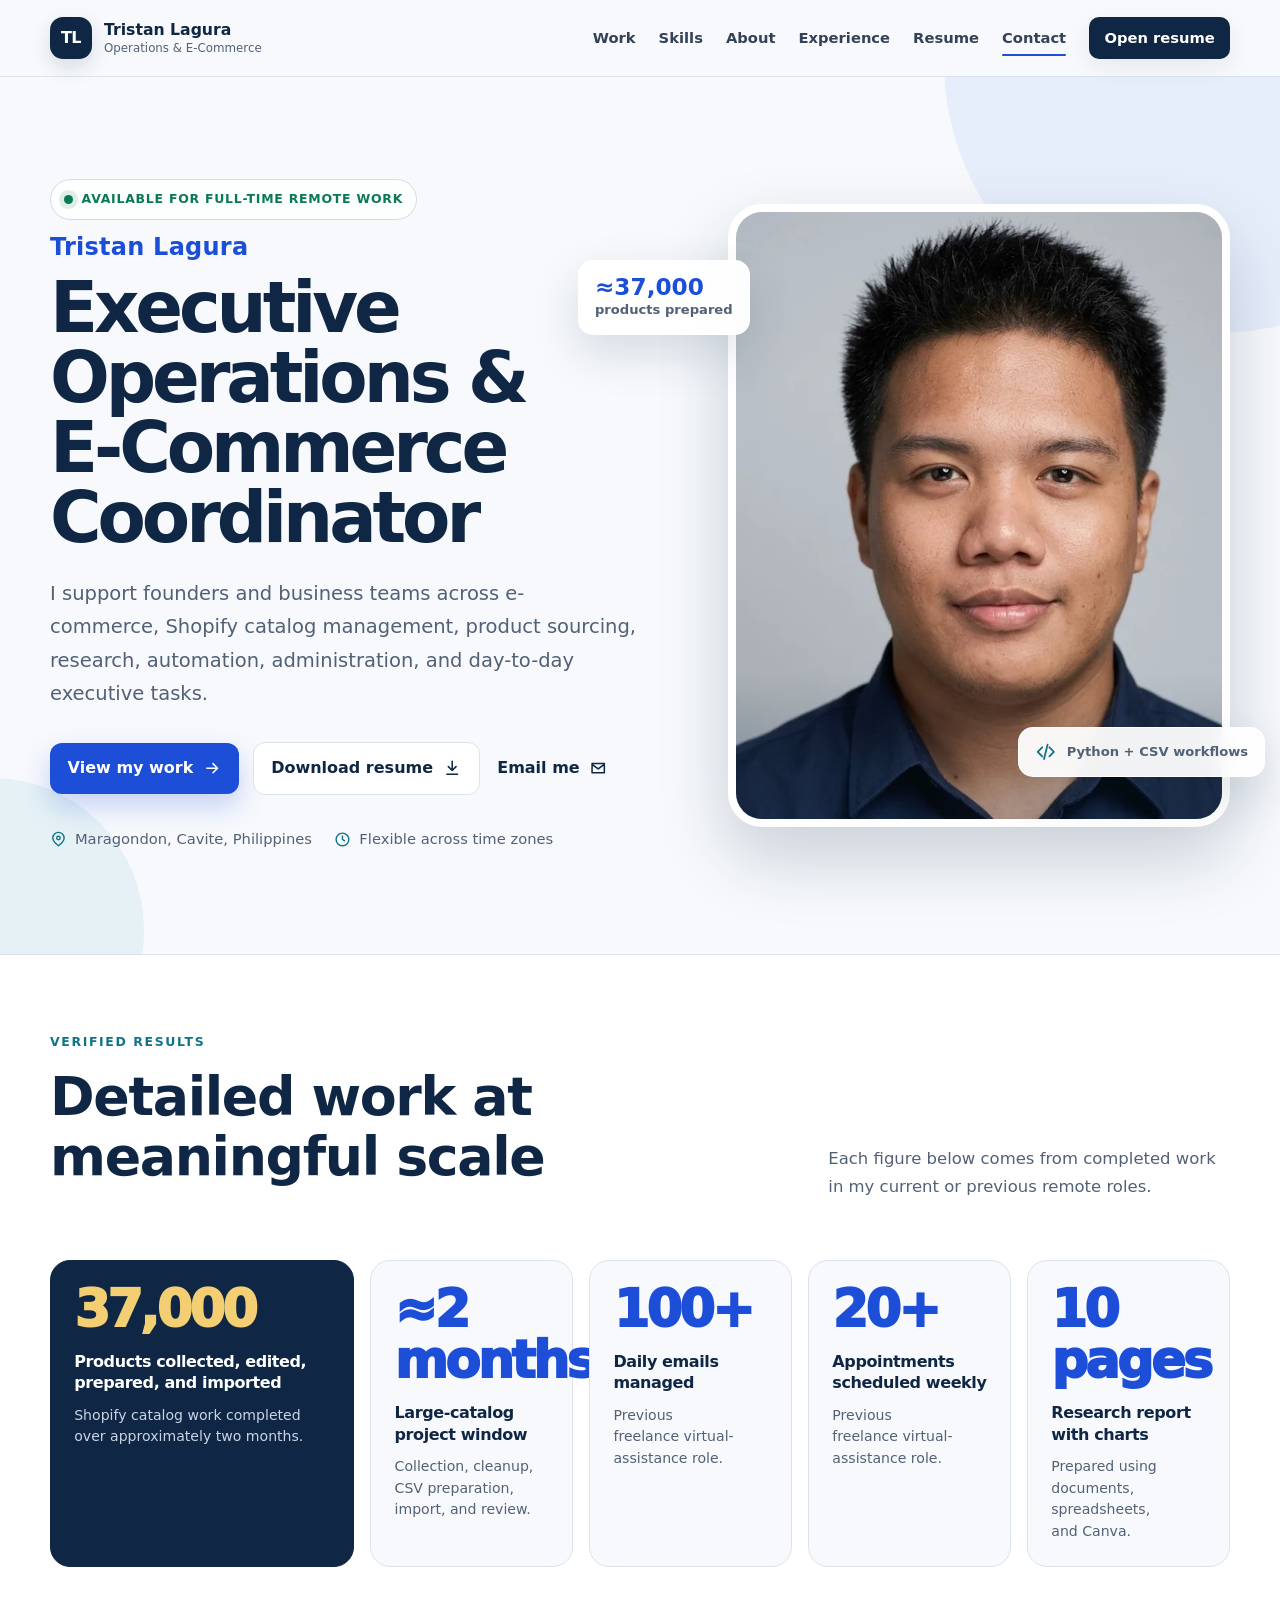
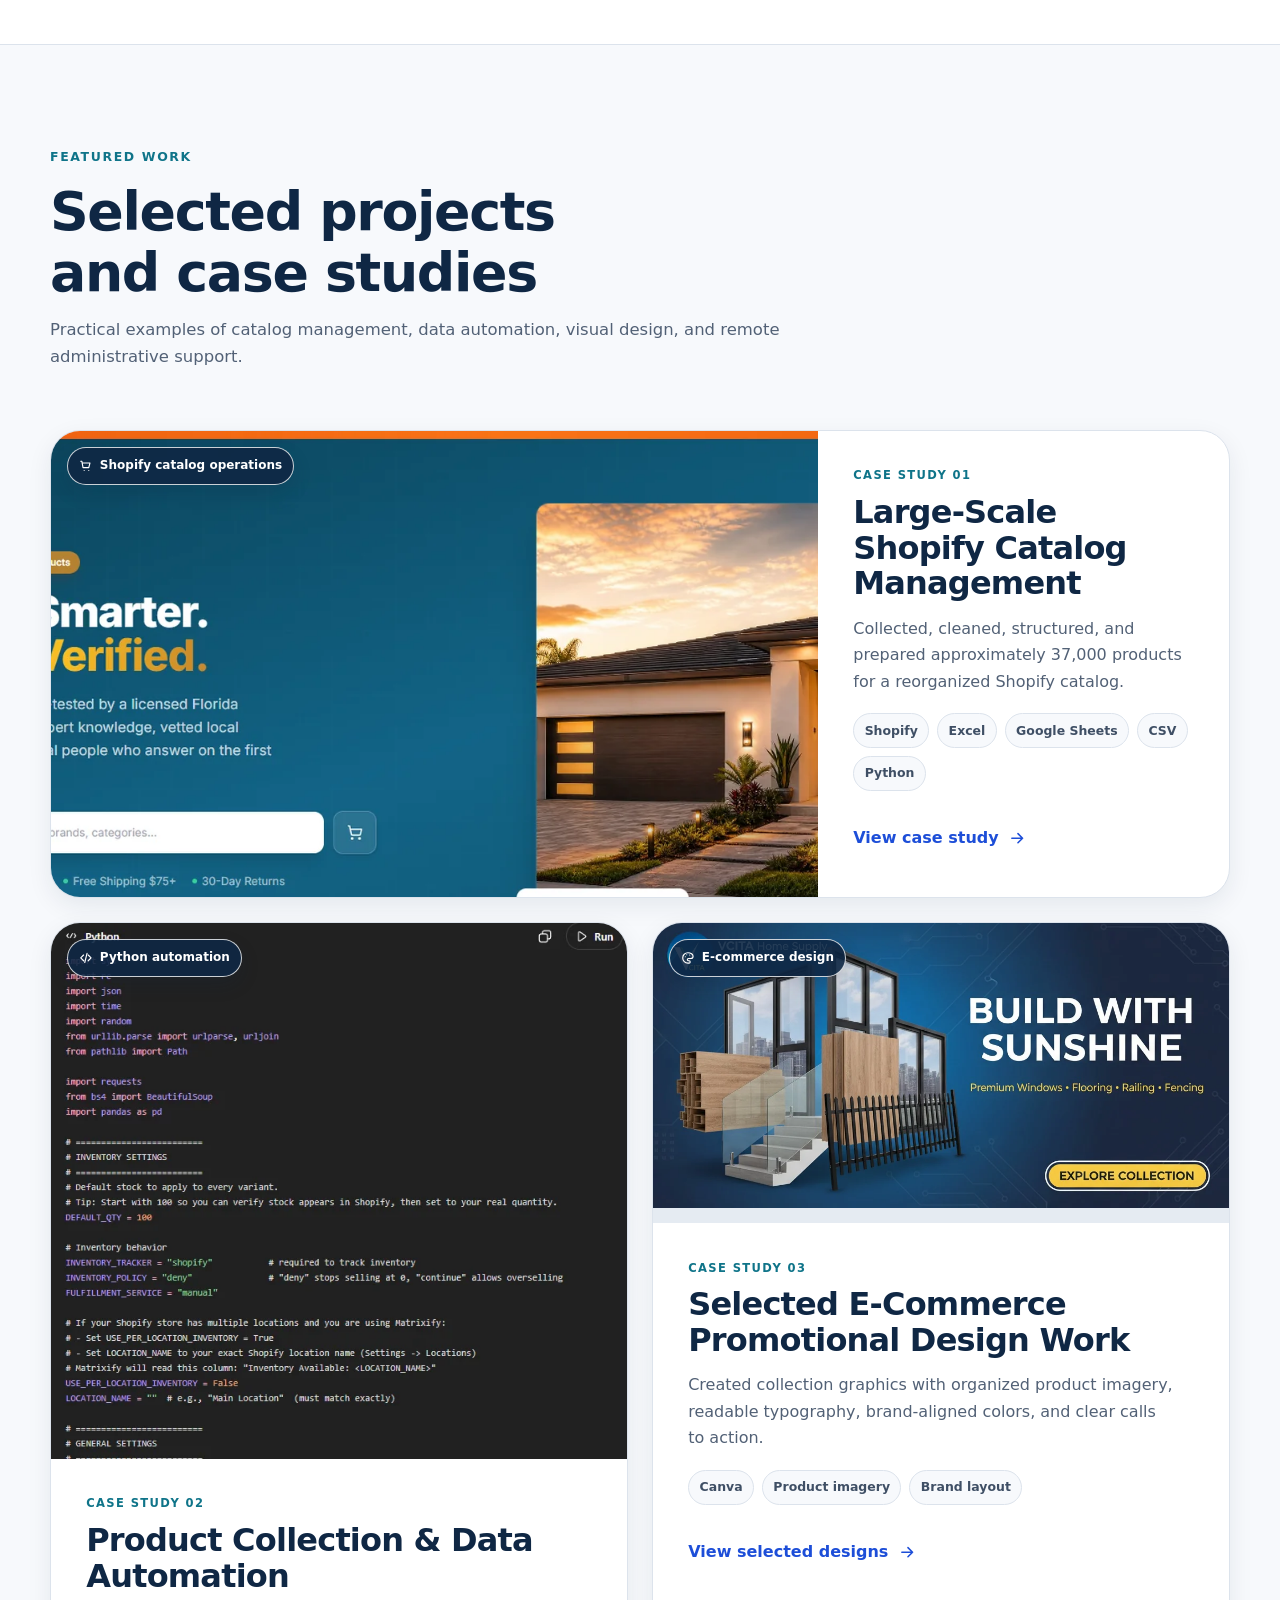
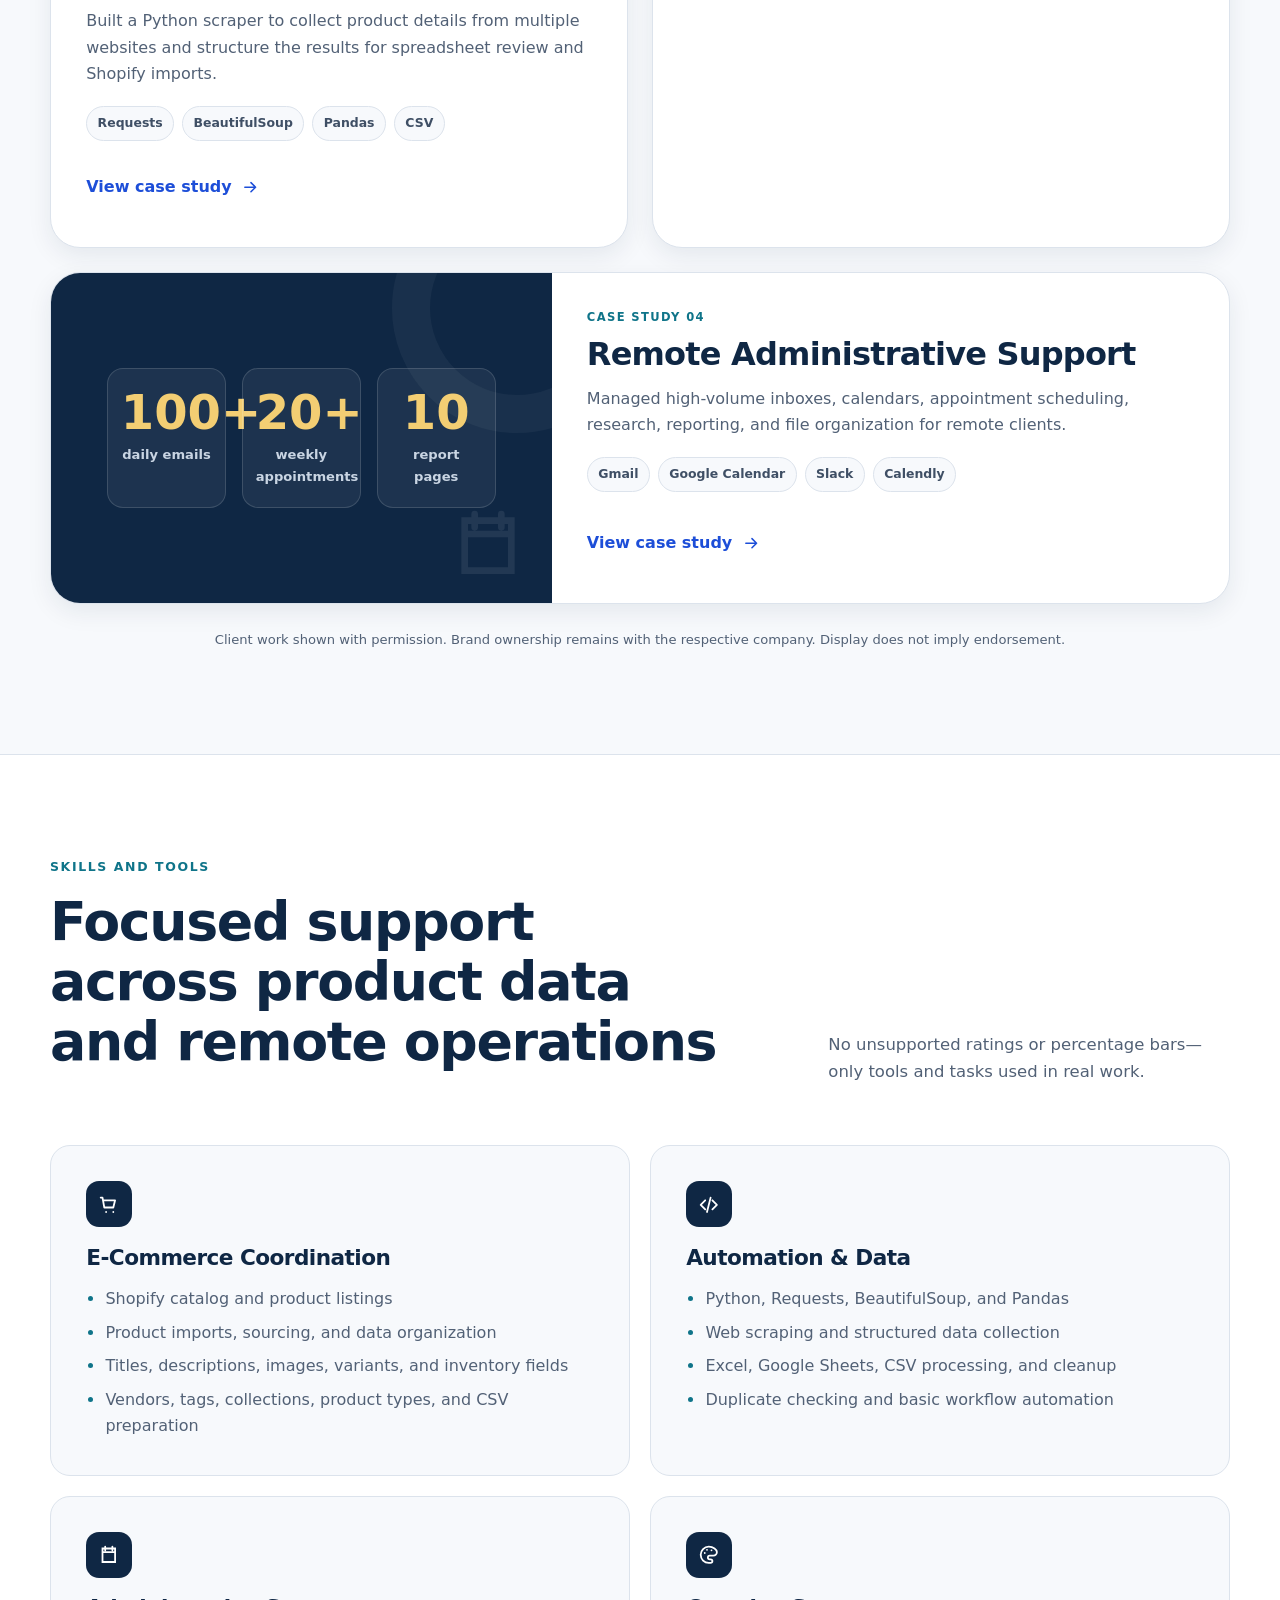
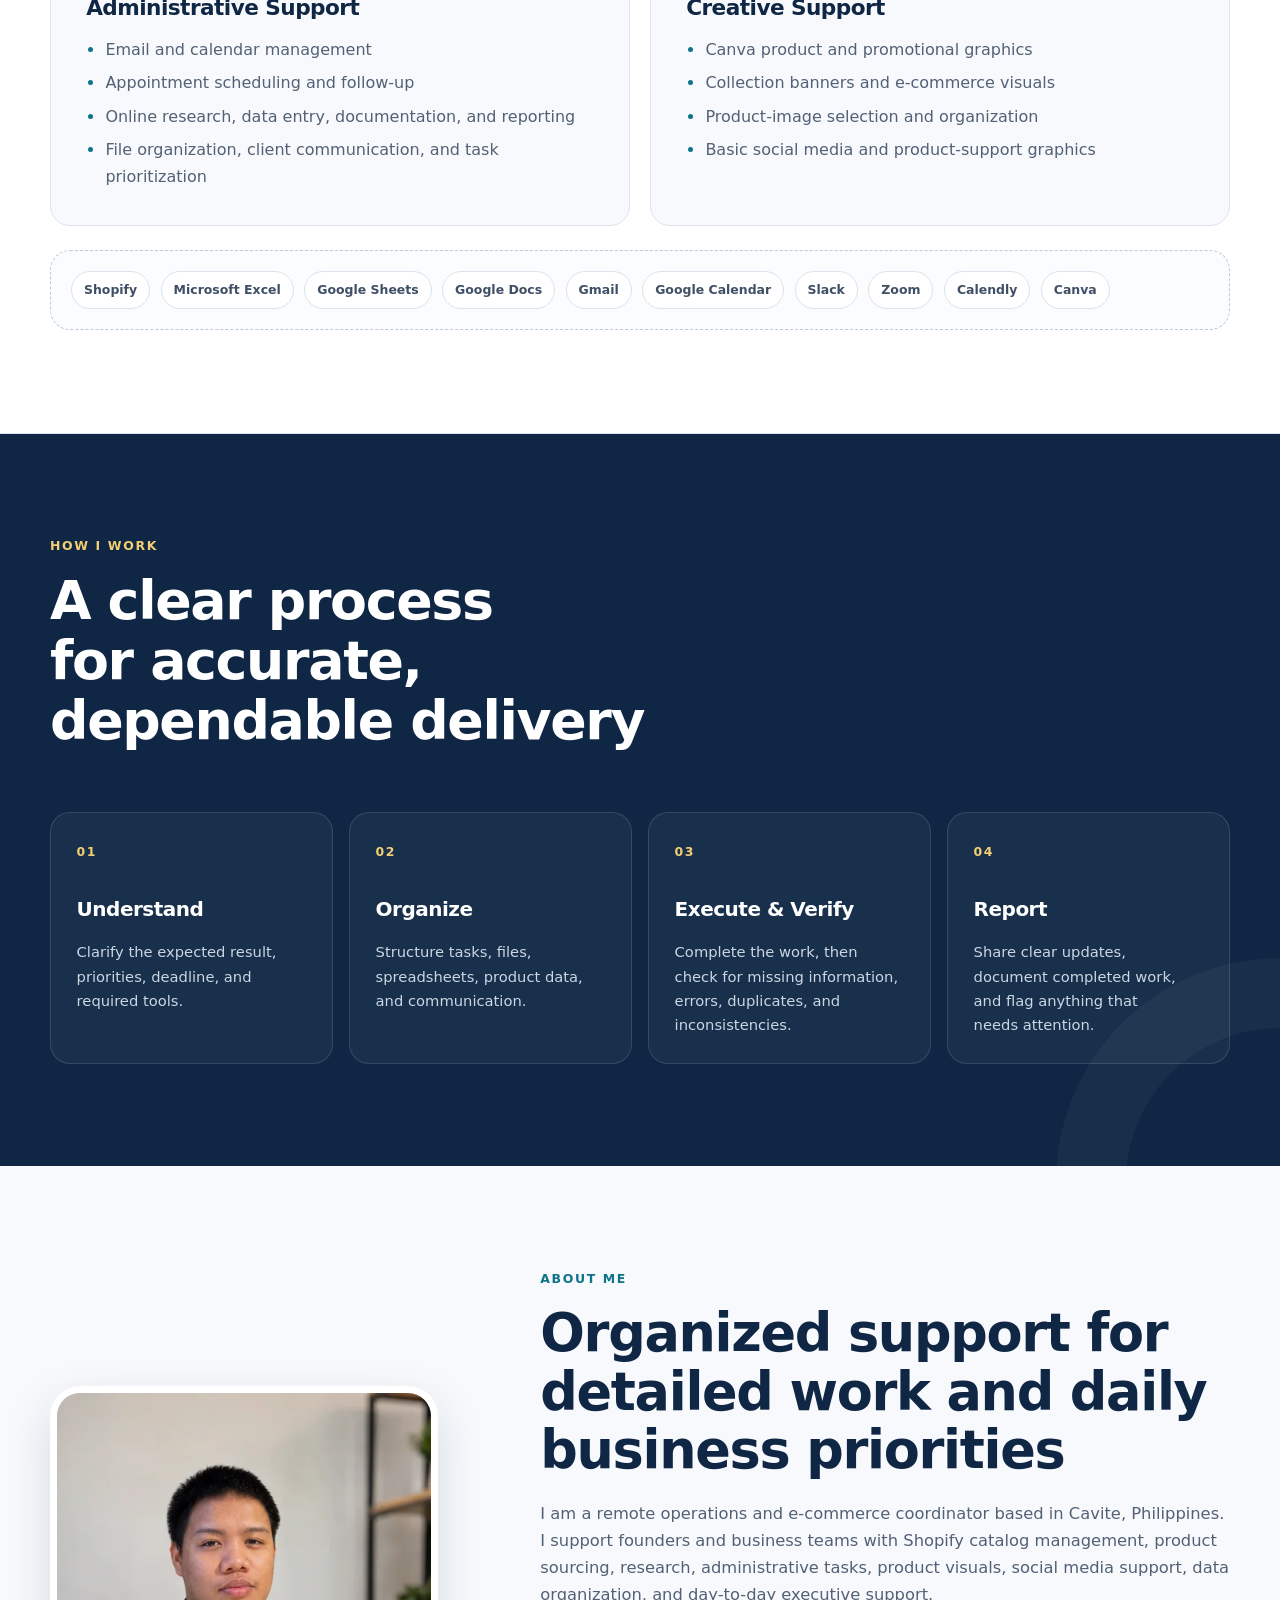
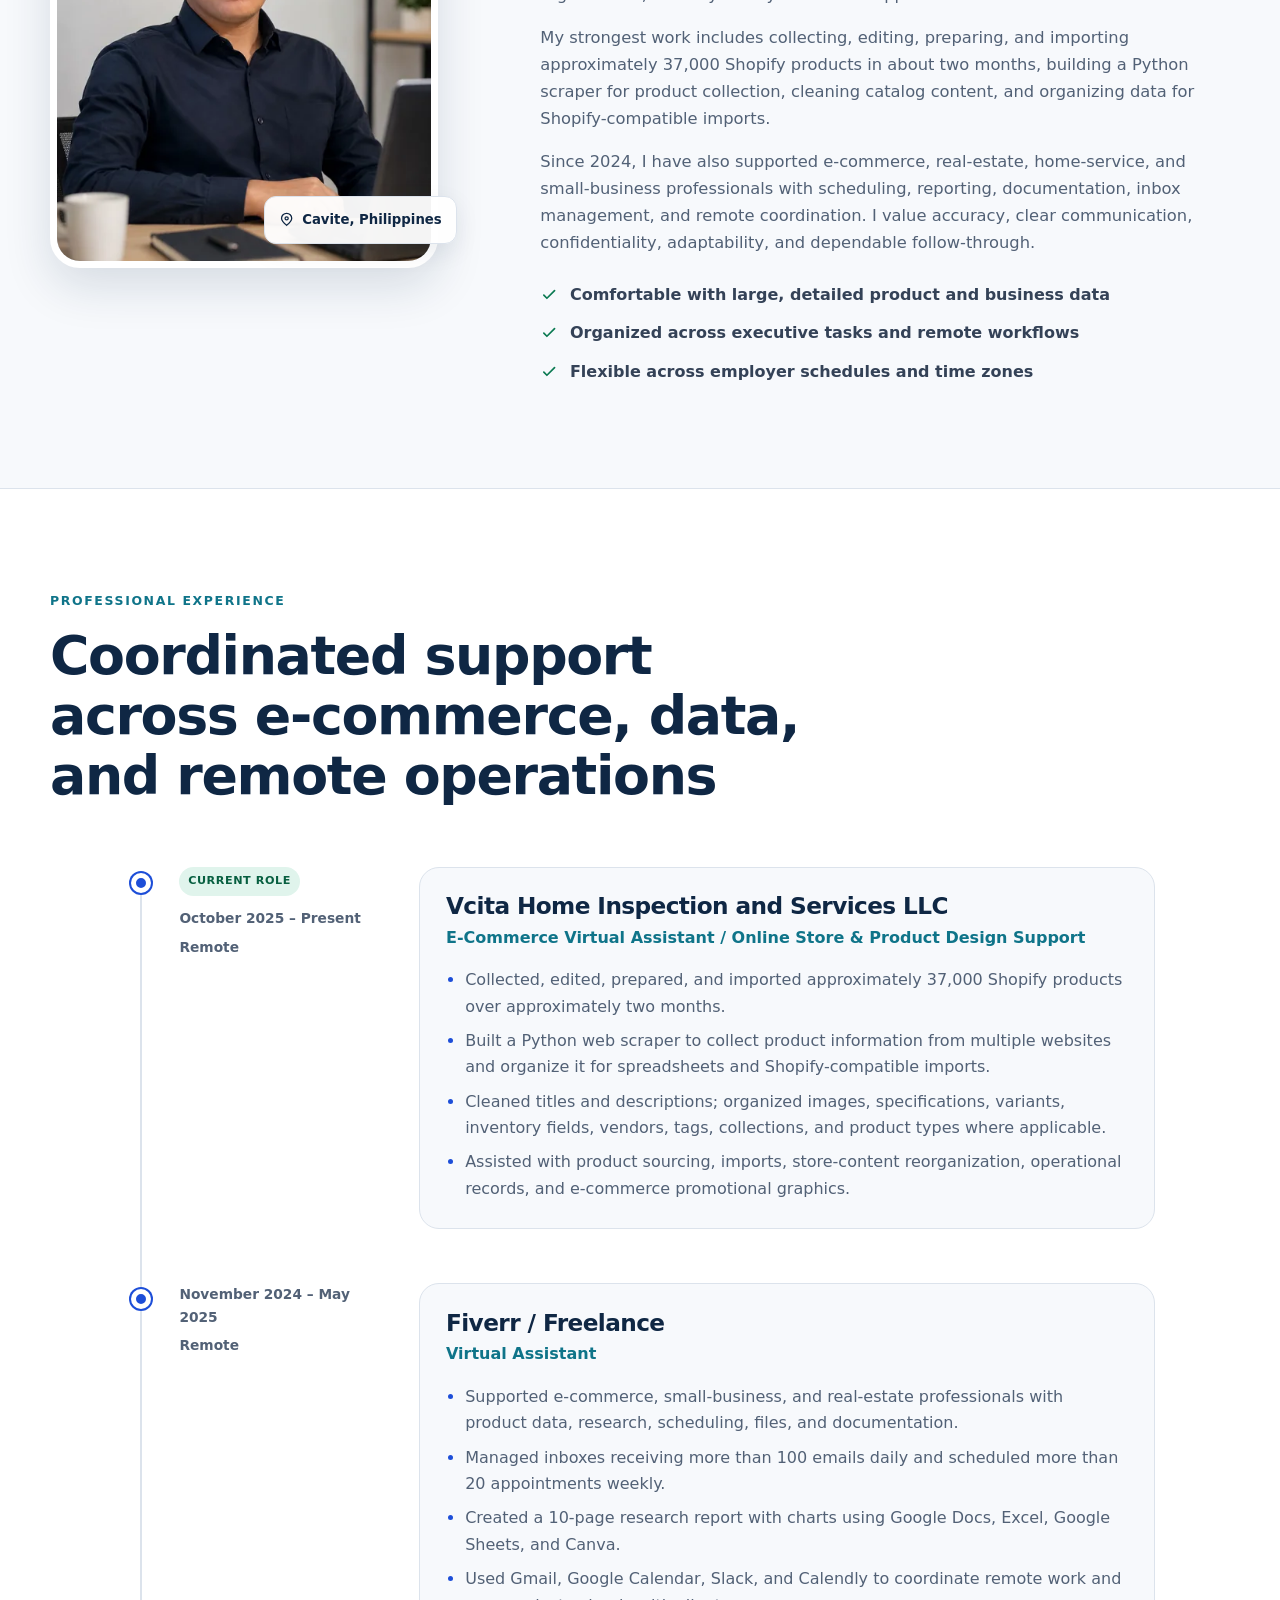
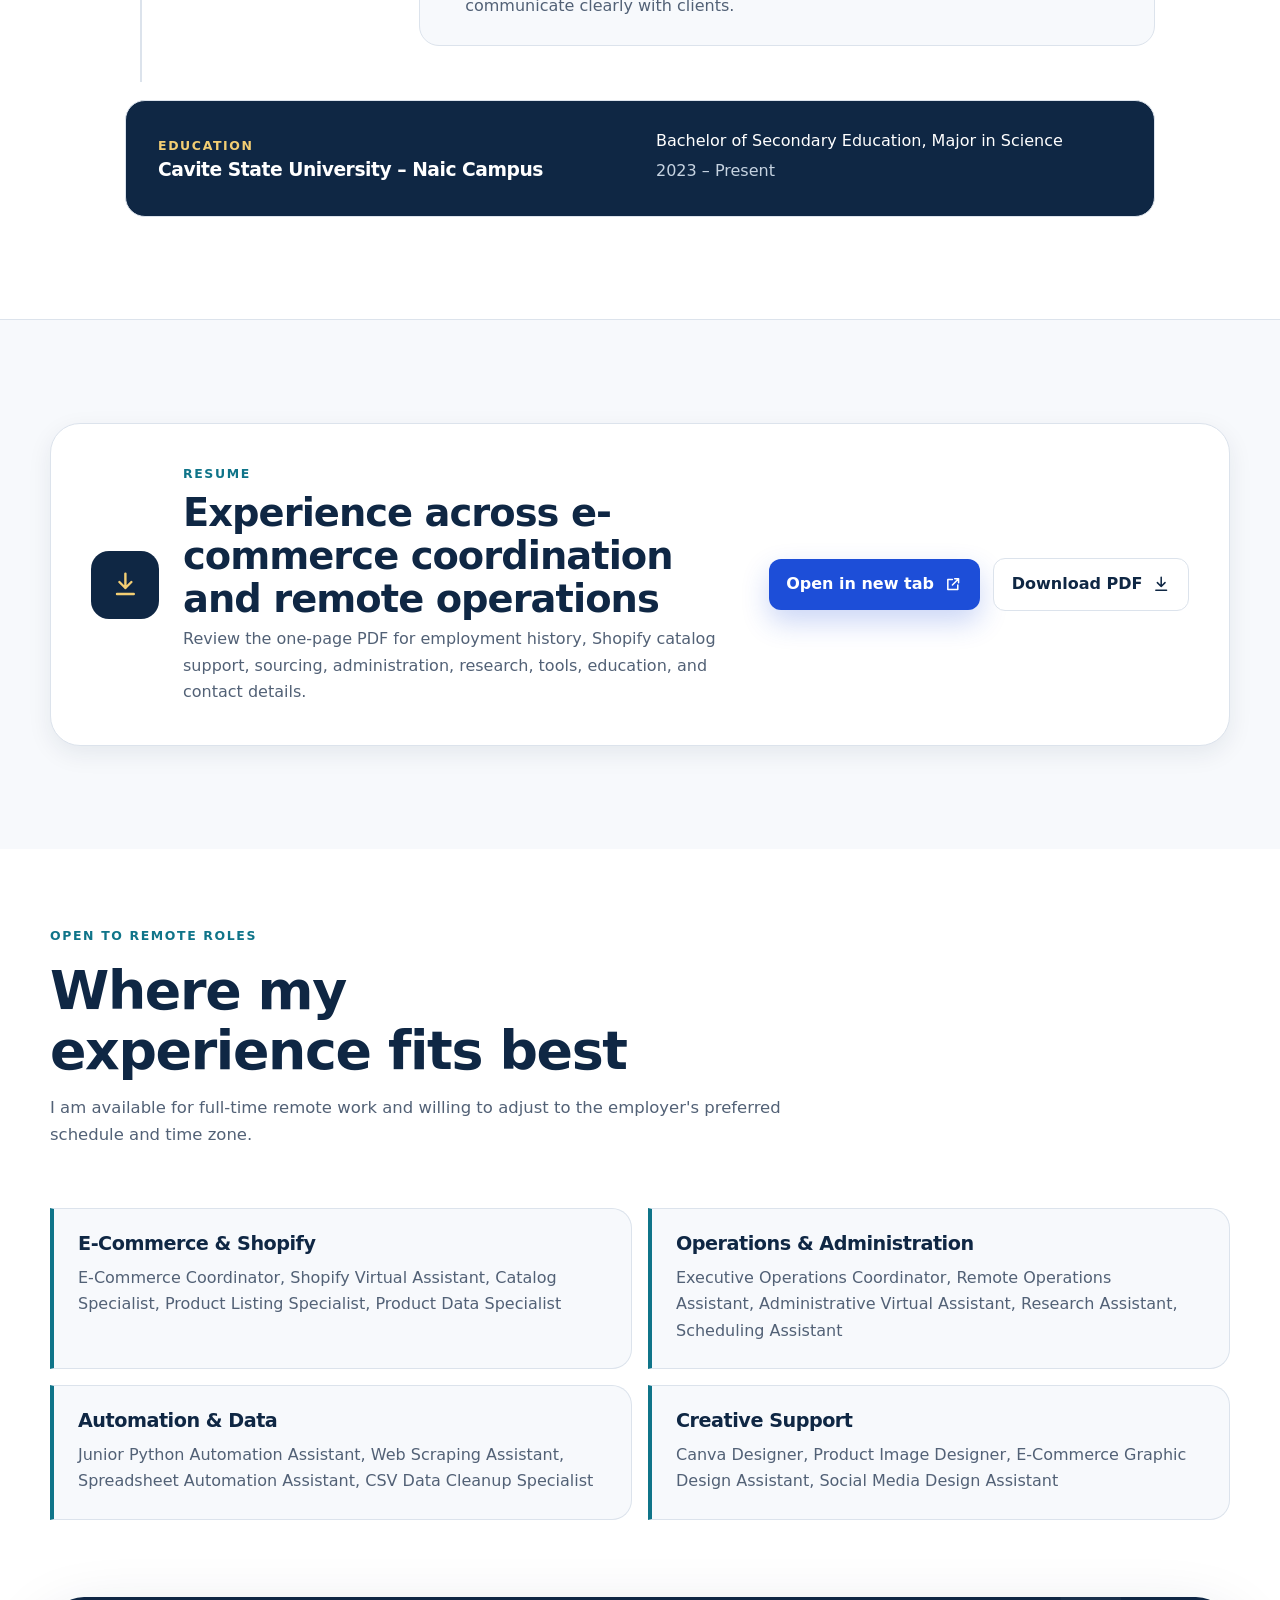
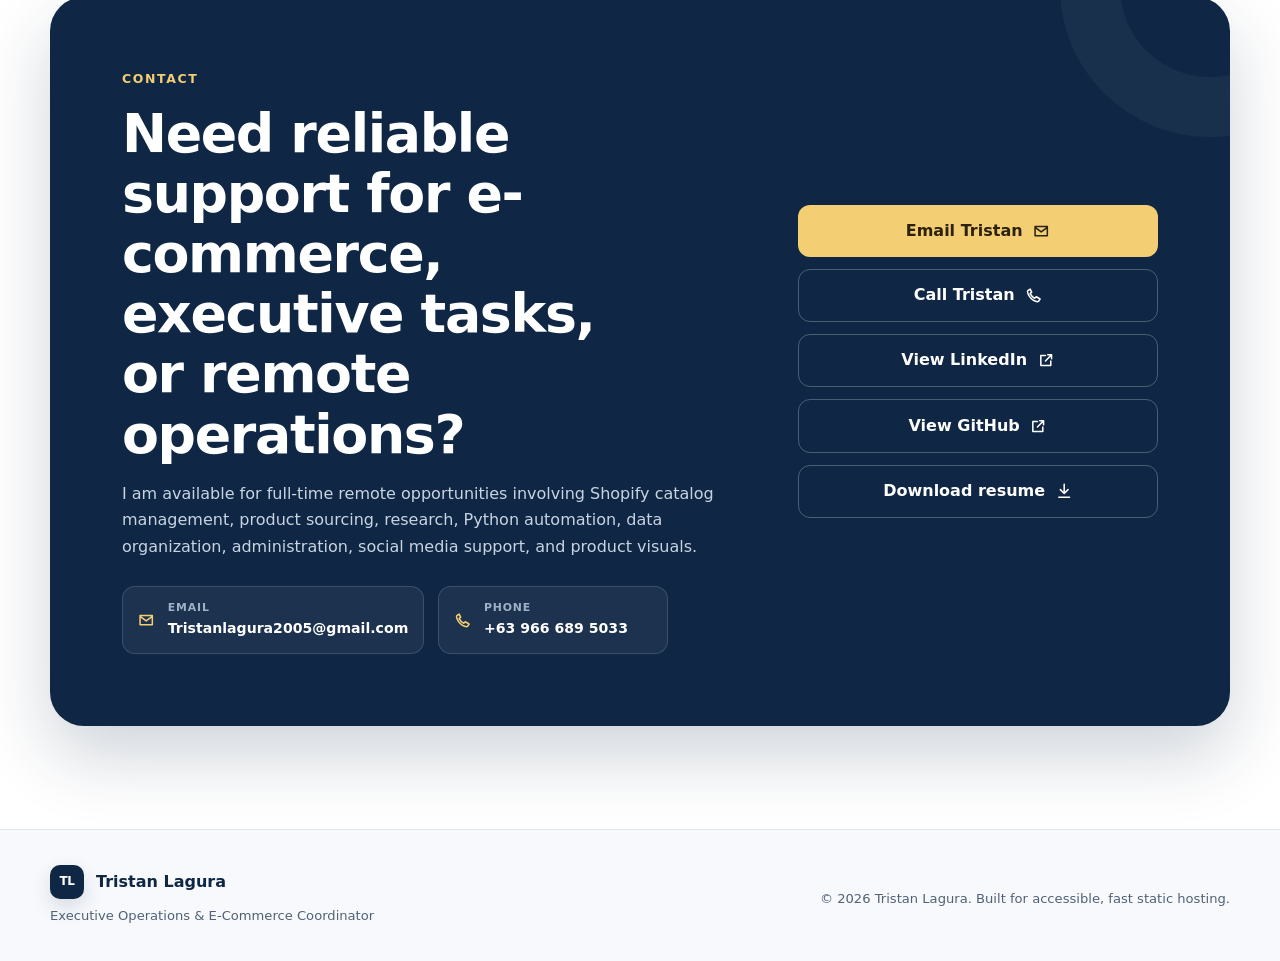
==== commit 61b18ccb: "Add files via upload Update portfolio title and profile images" ====
--- a/index.html
+++ b/index.html
@@ -3,8 +3,8 @@
 <head>
   <meta charset="utf-8">
   <meta name="viewport" content="width=device-width, initial-scale=1">
-  <title>Tristan Lagura | E-Commerce Operations &amp; Shopify Catalog Specialist</title>
-  <meta name="description" content="Portfolio of Tristan Lagura, an e-commerce operations and Shopify catalog specialist experienced in product data, Python automation, Canva design, and remote administrative support.">
+  <title>Tristan Lagura | Executive Operations &amp; E-Commerce Coordinator</title>
+  <meta name="description" content="Portfolio of Tristan Lagura, an Executive Operations &amp; E-Commerce Coordinator supporting Shopify catalogs, sourcing, research, automation, and remote administration.">
   <meta name="author" content="Tristan Lagura">
   <meta name="theme-color" content="#0F2744">
   <meta name="robots" content="index, follow">
@@ -14,17 +14,18 @@
 
   <meta property="og:type" content="website">
   <meta property="og:site_name" content="Tristan Lagura Portfolio">
-  <meta property="og:title" content="Tristan Lagura | E-Commerce Operations &amp; Shopify Catalog Specialist">
-  <meta property="og:description" content="Shopify catalog management, product data, Python automation, Canva design, and dependable remote support.">
+  <meta property="og:title" content="Tristan Lagura | Executive Operations &amp; E-Commerce Coordinator">
+  <meta property="og:description" content="E-commerce coordination, Shopify catalog management, product sourcing, research, Python automation, product visuals, and dependable remote business support.">
   <meta property="og:url" content="https://tristanlagura.com/">
   <meta property="og:image" content="https://tristanlagura.com/assets/images/social/tristan-lagura-portfolio-og.jpg">
   <meta property="og:image:width" content="1200">
   <meta property="og:image:height" content="630">
-  <meta property="og:image:alt" content="Tristan Lagura, E-Commerce Operations and Shopify Catalog Specialist">
+  <meta property="og:image:alt" content="Portfolio card for Tristan Lagura, Executive Operations and E-Commerce Coordinator">
   <meta name="twitter:card" content="summary_large_image">
-  <meta name="twitter:title" content="Tristan Lagura | E-Commerce Operations &amp; Shopify Catalog Specialist">
-  <meta name="twitter:description" content="Shopify catalog management, product data, Python automation, Canva design, and dependable remote support.">
+  <meta name="twitter:title" content="Tristan Lagura | Executive Operations &amp; E-Commerce Coordinator">
+  <meta name="twitter:description" content="E-commerce coordination, Shopify catalog management, product sourcing, research, Python automation, product visuals, and dependable remote business support.">
   <meta name="twitter:image" content="https://tristanlagura.com/assets/images/social/tristan-lagura-portfolio-og.jpg">
+  <meta name="twitter:image:alt" content="Portfolio card for Tristan Lagura, Executive Operations and E-Commerce Coordinator">
 
   <script>document.documentElement.classList.add('js');</script>
   <script type="application/ld+json">
@@ -34,8 +35,8 @@
     "name": "Tristan Lagura",
     "url": "https://tristanlagura.com",
     "image": "https://tristanlagura.com/assets/images/social/tristan-lagura-avatar.jpg",
-    "jobTitle": "E-Commerce Operations & Shopify Catalog Specialist",
-    "description": "Remote e-commerce operations professional specializing in Shopify catalog management, product data, Python automation, Canva design, and administrative support.",
+    "jobTitle": "Executive Operations & E-Commerce Coordinator",
+    "description": "Remote operations coordinator supporting founders and business teams across e-commerce, Shopify catalog management, product sourcing, research, Python automation, product visuals, data organization, social media support, and administration.",
     "email": "mailto:Tristanlagura2005@gmail.com",
     "telephone": "+63 966 689 5033",
     "address": {
@@ -49,12 +50,16 @@
       "https://github.com/tristanlagura2005-oss"
     ],
     "knowsAbout": [
+      "Executive operations support",
       "Shopify catalog management",
+      "Product sourcing",
       "Product data organization",
       "Python web scraping",
       "CSV preparation",
       "Spreadsheet automation",
-      "Canva design",
+      "Canva product visuals",
+      "Online research",
+      "Social media support",
       "Remote administrative support"
     ],
     "alumniOf": {
@@ -90,7 +95,7 @@
         <span class="brand-mark" aria-hidden="true">TL</span>
         <span class="brand-copy">
           <strong>Tristan Lagura</strong>
-          <small>E-Commerce Operations</small>
+          <small>Operations &amp; E-Commerce</small>
         </span>
       </a>
 
@@ -117,9 +122,9 @@
           <p class="eyebrow"><span class="status-dot" aria-hidden="true"></span> Available for full-time remote work</p>
           <h1 id="hero-title">
             <span class="hero-name">Tristan Lagura</span>
-            <span class="hero-role">E-Commerce Operations &amp; Shopify Catalog Specialist</span>
+            <span class="hero-role">Executive Operations &amp; E-Commerce Coordinator</span>
           </h1>
-          <p class="hero-lede">I help e-commerce and service businesses organize large product catalogs, improve product information, automate repetitive data work, and keep remote operations on track.</p>
+          <p class="hero-lede">I support founders and business teams across e-commerce, Shopify catalog management, product sourcing, research, automation, administration, and day-to-day executive tasks.</p>
 
           <div class="hero-actions" aria-label="Primary actions">
             <a class="button button-primary" href="#work">View my work <svg class="icon" aria-hidden="true"><use href="#icon-arrow"></use></svg></a>
@@ -136,8 +141,8 @@
         <div class="hero-media reveal">
           <div class="hero-photo-wrap">
             <picture>
-              <source type="image/webp" srcset="assets/images/profile/tristan-lagura-desk-480.webp 480w, assets/images/profile/tristan-lagura-desk-720.webp 720w, assets/images/profile/tristan-lagura-desk-960.webp 960w" sizes="(max-width: 760px) 92vw, 44vw">
-              <img class="hero-photo" src="assets/images/profile/tristan-lagura-desk-720.jpg" srcset="assets/images/profile/tristan-lagura-desk-480.jpg 480w, assets/images/profile/tristan-lagura-desk-720.jpg 720w, assets/images/profile/tristan-lagura-desk-960.jpg 960w" sizes="(max-width: 760px) 92vw, 44vw" width="720" height="900" alt="Tristan Lagura seated at a desk with a laptop, notebook, and coffee cup" fetchpriority="high" decoding="async">
+              <source type="image/webp" srcset="assets/images/profile/tristan-lagura-headshot-400.webp 400w, assets/images/profile/tristan-lagura-headshot-640.webp 640w, assets/images/profile/tristan-lagura-headshot-800.webp 800w" sizes="(max-width: 760px) 92vw, 44vw">
+              <img class="hero-photo" src="assets/images/profile/tristan-lagura-headshot-640.jpg" srcset="assets/images/profile/tristan-lagura-headshot-400.jpg 400w, assets/images/profile/tristan-lagura-headshot-640.jpg 640w, assets/images/profile/tristan-lagura-headshot-800.jpg 800w" sizes="(max-width: 760px) 92vw, 44vw" width="640" height="800" alt="Close-up professional portrait of Tristan Lagura wearing a navy shirt" fetchpriority="high" decoding="async">
             </picture>
           </div>
           <div class="floating-proof floating-proof-top" aria-label="Key result">
@@ -289,7 +294,7 @@
         <div class="skills-grid">
           <article class="skill-card reveal">
             <div class="skill-icon"><svg class="icon" aria-hidden="true"><use href="#icon-cart"></use></svg></div>
-            <h3>E-Commerce Operations</h3>
+            <h3>E-Commerce Coordination</h3>
             <ul>
               <li>Shopify catalog and product listings</li>
               <li>Product imports, sourcing, and data organization</li>
@@ -373,22 +378,22 @@
       <div class="container about-grid">
         <div class="about-media reveal">
           <picture>
-            <source type="image/webp" srcset="assets/images/profile/tristan-lagura-headshot-400.webp 400w, assets/images/profile/tristan-lagura-headshot-640.webp 640w, assets/images/profile/tristan-lagura-headshot-800.webp 800w" sizes="(max-width: 760px) 82vw, 34vw">
-            <img src="assets/images/profile/tristan-lagura-headshot-640.jpg" srcset="assets/images/profile/tristan-lagura-headshot-400.jpg 400w, assets/images/profile/tristan-lagura-headshot-640.jpg 640w, assets/images/profile/tristan-lagura-headshot-800.jpg 800w" sizes="(max-width: 760px) 82vw, 34vw" width="640" height="800" alt="Professional headshot of Tristan Lagura wearing a navy shirt" loading="lazy" decoding="async">
+            <source type="image/webp" srcset="assets/images/profile/tristan-lagura-desk-480.webp 480w, assets/images/profile/tristan-lagura-desk-720.webp 720w, assets/images/profile/tristan-lagura-desk-960.webp 960w" sizes="(max-width: 760px) 82vw, 34vw">
+            <img src="assets/images/profile/tristan-lagura-desk-720.jpg" srcset="assets/images/profile/tristan-lagura-desk-480.jpg 480w, assets/images/profile/tristan-lagura-desk-720.jpg 720w, assets/images/profile/tristan-lagura-desk-960.jpg 960w" sizes="(max-width: 760px) 82vw, 34vw" width="720" height="900" alt="Tristan Lagura seated at a desk with a laptop, notebook, and coffee cup" loading="lazy" decoding="async">
           </picture>
           <div class="about-location"><svg class="icon" aria-hidden="true"><use href="#icon-pin"></use></svg> Cavite, Philippines</div>
         </div>
 
         <div class="about-copy reveal">
           <p class="section-kicker">About me</p>
-          <h2 id="about-title">Detailed work, clear communication, dependable follow-through</h2>
-          <p>I am a remote e-commerce operations and administrative support professional based in Cavite, Philippines. My strongest work involves managing high-volume product data, improving Shopify catalog content, organizing spreadsheets, and using Python to reduce repetitive work.</p>
-          <p>Since 2024, I have supported e-commerce, real-estate, home-service, and small-business professionals with product management, research, scheduling, reporting, documentation, and visual content.</p>
-          <p>I value accuracy, clear communication, confidentiality, adaptability, and dependable task completion.</p>
+          <h2 id="about-title">Organized support for detailed work and daily business priorities</h2>
+          <p>I am a remote operations and e-commerce coordinator based in Cavite, Philippines. I support founders and business teams with Shopify catalog management, product sourcing, research, administrative tasks, product visuals, social media support, data organization, and day-to-day executive support.</p>
+          <p>My strongest work includes collecting, editing, preparing, and importing approximately 37,000 Shopify products in about two months, building a Python scraper for product collection, cleaning catalog content, and organizing data for Shopify-compatible imports.</p>
+          <p>Since 2024, I have also supported e-commerce, real-estate, home-service, and small-business professionals with scheduling, reporting, documentation, inbox management, and remote coordination. I value accuracy, clear communication, confidentiality, adaptability, and dependable follow-through.</p>
 
           <div class="about-points" aria-label="Professional strengths">
-            <div><svg class="icon" aria-hidden="true"><use href="#icon-check"></use></svg><span>Comfortable with large, detailed datasets</span></div>
-            <div><svg class="icon" aria-hidden="true"><use href="#icon-check"></use></svg><span>Independent and organized in remote work</span></div>
+            <div><svg class="icon" aria-hidden="true"><use href="#icon-check"></use></svg><span>Comfortable with large, detailed product and business data</span></div>
+            <div><svg class="icon" aria-hidden="true"><use href="#icon-check"></use></svg><span>Organized across executive tasks and remote workflows</span></div>
             <div><svg class="icon" aria-hidden="true"><use href="#icon-check"></use></svg><span>Flexible across employer schedules and time zones</span></div>
           </div>
         </div>
@@ -399,7 +404,7 @@
       <div class="container">
         <div class="section-heading reveal">
           <p class="section-kicker">Professional experience</p>
-          <h2 id="experience-title">Remote support across e-commerce and administration</h2>
+          <h2 id="experience-title">Coordinated support across e-commerce, data, and remote operations</h2>
         </div>
 
         <div class="timeline">
@@ -459,8 +464,8 @@
         <div class="resume-icon" aria-hidden="true"><svg class="icon"><use href="#icon-download"></use></svg></div>
         <div class="resume-copy">
           <p class="section-kicker">Resume</p>
-          <h2 id="resume-title">A concise record of my experience and tools</h2>
-          <p>Review the one-page PDF for employment history, education, skills, and contact details.</p>
+          <h2 id="resume-title">Experience across e-commerce coordination and remote operations</h2>
+          <p>Review the one-page PDF for employment history, Shopify catalog support, sourcing, administration, research, tools, education, and contact details.</p>
         </div>
         <div class="resume-actions">
           <a class="button button-primary" href="assets/documents/tristan-lagura-resume.pdf" target="_blank" rel="noopener">Open in new tab <svg class="icon" aria-hidden="true"><use href="#icon-external"></use></svg></a>
@@ -477,8 +482,8 @@
           <p>I am available for full-time remote work and willing to adjust to the employer's preferred schedule and time zone.</p>
         </div>
         <div class="roles-grid">
-          <article class="role-group reveal"><h3>E-Commerce &amp; Shopify</h3><p>E-Commerce Virtual Assistant, Shopify Virtual Assistant, Catalog Specialist, Product Listing Specialist, Product Data Specialist</p></article>
-          <article class="role-group reveal"><h3>Operations &amp; Administration</h3><p>Administrative Virtual Assistant, Remote Administrative Assistant, Data Entry Specialist, Research Assistant, Scheduling Assistant</p></article>
+          <article class="role-group reveal"><h3>E-Commerce &amp; Shopify</h3><p>E-Commerce Coordinator, Shopify Virtual Assistant, Catalog Specialist, Product Listing Specialist, Product Data Specialist</p></article>
+          <article class="role-group reveal"><h3>Operations &amp; Administration</h3><p>Executive Operations Coordinator, Remote Operations Assistant, Administrative Virtual Assistant, Research Assistant, Scheduling Assistant</p></article>
           <article class="role-group reveal"><h3>Automation &amp; Data</h3><p>Junior Python Automation Assistant, Web Scraping Assistant, Spreadsheet Automation Assistant, CSV Data Cleanup Specialist</p></article>
           <article class="role-group reveal"><h3>Creative Support</h3><p>Canva Designer, Product Image Designer, E-Commerce Graphic Design Assistant, Social Media Design Assistant</p></article>
         </div>
@@ -489,8 +494,8 @@
       <div class="container contact-card reveal">
         <div class="contact-copy">
           <p class="section-kicker">Contact</p>
-          <h2 id="contact-title">Need reliable support for your e-commerce or remote operations?</h2>
-          <p>I am available for full-time remote opportunities in e-commerce operations, product data, automation support, administration, and Canva-based design.</p>
+          <h2 id="contact-title">Need reliable support for e-commerce, executive tasks, or remote operations?</h2>
+          <p>I am available for full-time remote opportunities involving Shopify catalog management, product sourcing, research, Python automation, data organization, administration, social media support, and product visuals.</p>
           <div class="contact-details">
             <a href="mailto:Tristanlagura2005@gmail.com"><svg class="icon" aria-hidden="true"><use href="#icon-mail"></use></svg><span><small>Email</small>Tristanlagura2005@gmail.com</span></a>
             <a href="tel:+639666895033"><svg class="icon" aria-hidden="true"><use href="#icon-phone"></use></svg><span><small>Phone</small>+63 966 689 5033</span></a>
@@ -511,7 +516,7 @@
     <div class="container footer-inner">
       <div>
         <a class="footer-brand" href="#home"><span aria-hidden="true">TL</span> Tristan Lagura</a>
-        <p>E-Commerce Operations &amp; Shopify Catalog Specialist</p>
+        <p>Executive Operations &amp; E-Commerce Coordinator</p>
       </div>
       <p>© <span id="current-year">2026</span> Tristan Lagura. Built for accessible, fast static hosting.</p>
     </div>
--- a/styles.css
+++ b/styles.css
@@ -376,10 +376,11 @@
 
 .hero-role {
   display: block;
-  max-width: 13.5ch;
-  font-size: clamp(2.65rem, 5.8vw, 5.1rem);
-  line-height: 0.98;
-  letter-spacing: -0.065em;
+  max-width: 14.5ch;
+  font-size: clamp(2.55rem, 5.5vw, 4.95rem);
+  line-height: 0.99;
+  letter-spacing: -0.058em;
+  text-wrap: balance;
 }
 
 .hero-lede {
@@ -520,7 +521,7 @@
 
 .floating-proof-top {
   top: 9%;
-  left: -10%;
+  left: -30%;
   padding: 0.85rem 1rem;
   flex-direction: column;
   align-items: flex-start;
@@ -1682,7 +1683,7 @@
   }
 
   .floating-proof-top {
-    left: -5%;
+    left: -32%;
   }
 
   .floating-proof-bottom {
@@ -1792,6 +1793,19 @@
     margin-inline: auto;
   }
 
+  .floating-proof {
+    position: static;
+    display: inline-flex;
+    margin-top: 0.65rem;
+    margin-right: 0.45rem;
+    box-shadow: var(--shadow-sm);
+  }
+
+  .floating-proof-top {
+    flex-direction: row;
+    align-items: center;
+  }
+
   .section-heading-row {
     grid-template-columns: 1fr;
     gap: 0.8rem;
